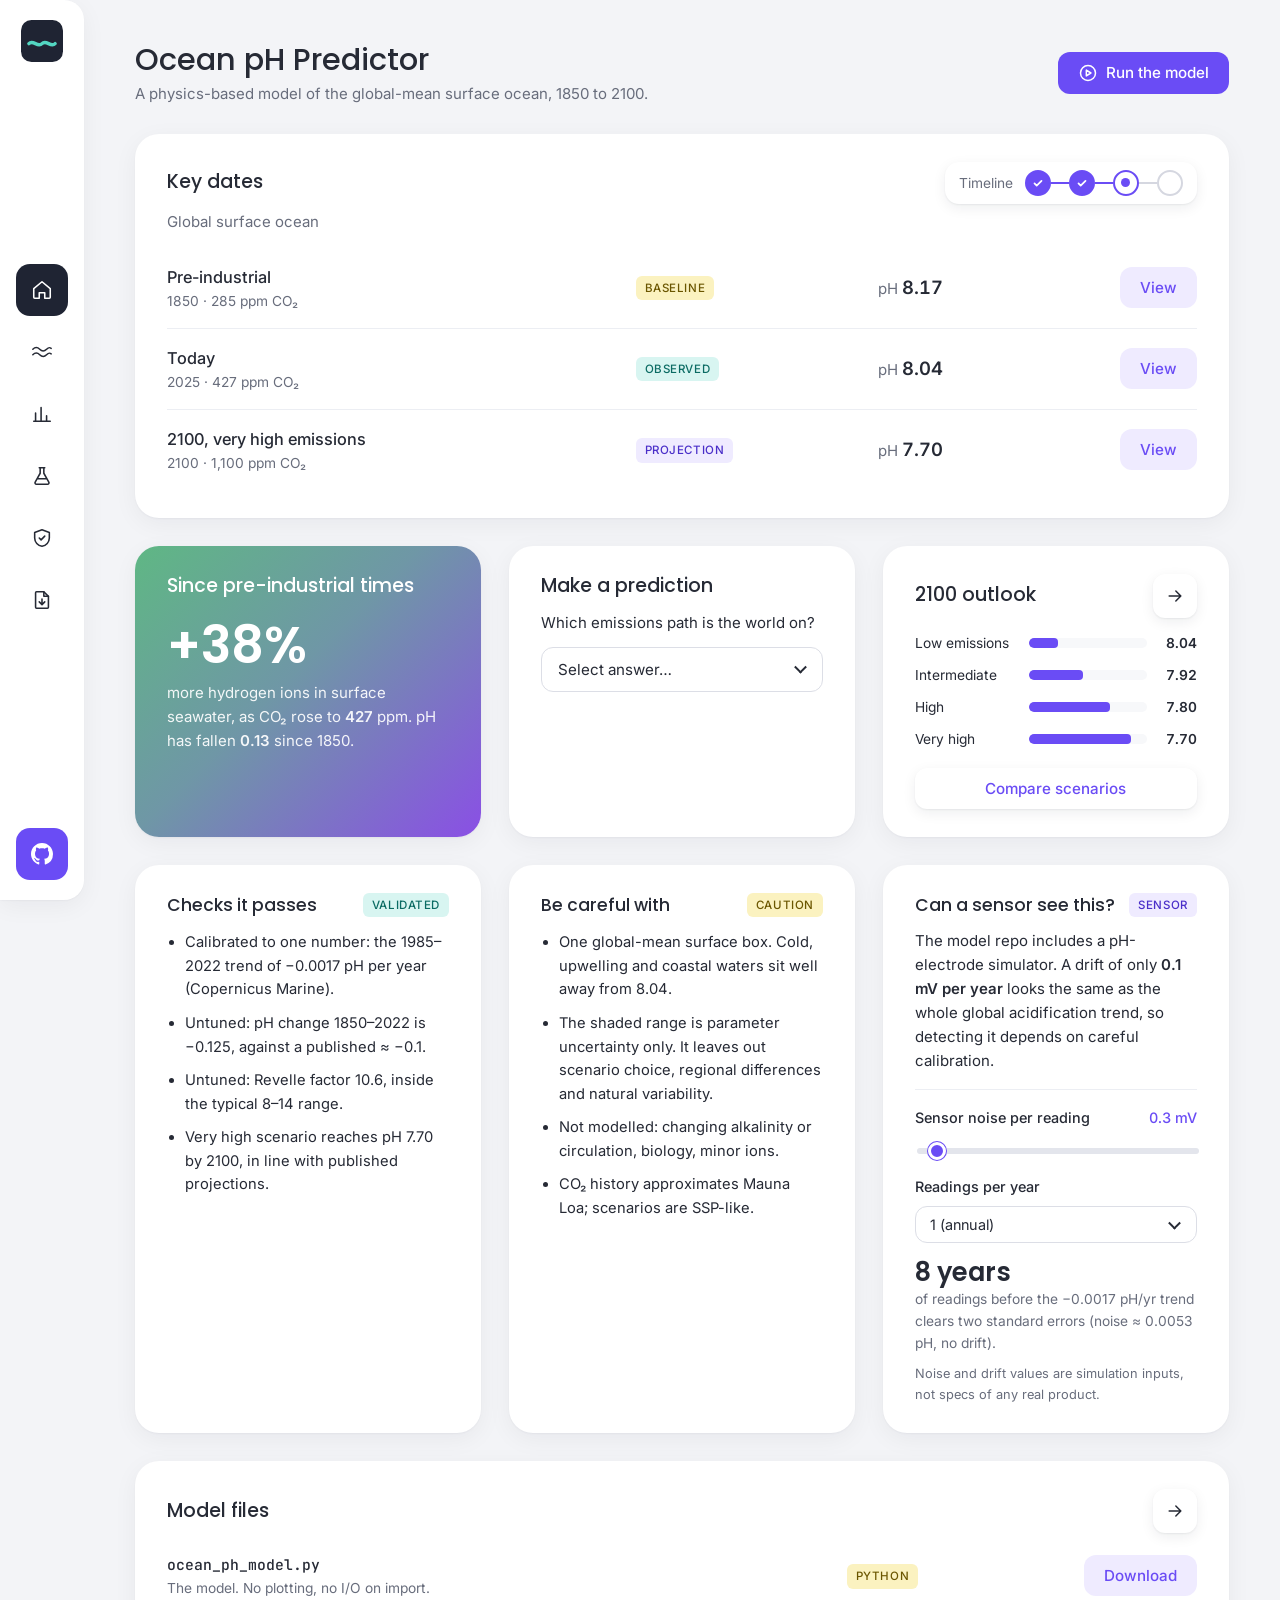
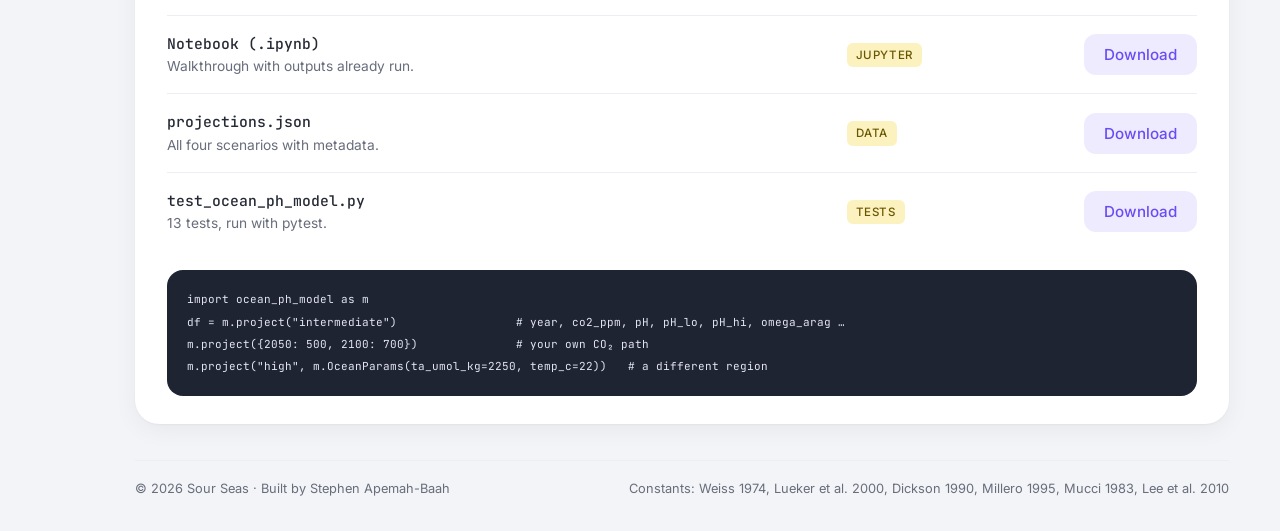
==== index.html @ 63668f1d "Add Chemistry page with a step-by-step CO₂ pump" ====
<!doctype html>
<html lang="en">
<head>
<meta charset="utf-8">
<meta name="viewport" content="width=device-width, initial-scale=1">
<title>Sour Seas — Ocean pH Predictor</title>
<meta name="description" content="An interactive physics-based model of surface-ocean pH and aragonite saturation under rising atmospheric CO₂, projected to 2100.">
<link rel="canonical" href="https://itzstephen167.github.io/ocean-acidification-predictor/">
<!-- Link previews (Open Graph for most apps, Twitter card for X) -->
<meta property="og:type" content="website">
<meta property="og:site_name" content="Sour Seas">
<meta property="og:title" content="Sour Seas — Ocean pH Predictor">
<meta property="og:description" content="An interactive physics-based model of surface-ocean pH and aragonite saturation under rising atmospheric CO₂, projected to 2100.">
<meta property="og:url" content="https://itzstephen167.github.io/ocean-acidification-predictor/">
<meta property="og:locale" content="en_GB">
<meta name="twitter:card" content="summary">
<meta name="twitter:title" content="Sour Seas — Ocean pH Predictor">
<meta name="twitter:description" content="An interactive physics-based model of surface-ocean pH and aragonite saturation under rising atmospheric CO₂, projected to 2100.">
<meta name="theme-color" content="#6a4cf5">
<meta name="color-scheme" content="light dark">
<link rel="icon" href="data:image/svg+xml,%3Csvg xmlns='http://www.w3.org/2000/svg' viewBox='0 0 32 32'%3E%3Crect width='32' height='32' rx='8' fill='%231f2433'/%3E%3Cpath d='M6 18c3.3-3.3 6.7 3.3 10 0s6.7 3.3 10 0' stroke='%2353d6c2' stroke-width='2.6' fill='none' stroke-linecap='round'/%3E%3C/svg%3E">
<script>
  // Links from before the site had pages: send them to where that content lives now.
  if (location.hash === '#scenarios') location.replace('scenarios.html');
  else if (location.hash === '#chemistry') location.replace('chemistry.html');
  else if (/[?&](s|y|ta|t|w|c50|c100)=/.test(location.search) || location.hash === '#explore') location.replace('explore.html' + location.search);
</script>
<link rel="preconnect" href="https://fonts.googleapis.com">
<link rel="preconnect" href="https://fonts.gstatic.com" crossorigin>
<link href="https://fonts.googleapis.com/css2?family=Inter:wght@400;500;600&family=Poppins:wght@500;600&family=JetBrains+Mono:wght@400&display=swap" rel="stylesheet">
<link rel="stylesheet" href="styles.css">
</head>
<body>

<a class="skip" href="#main">Skip to content</a>

<aside class="rail">
  <a class="rail-logo" href="index.html#overview" aria-label="Sour Seas home">
    <svg viewBox="0 0 32 32" aria-hidden="true"><rect width="32" height="32" rx="8"/><path d="M6 18c3.3-3.3 6.7 3.3 10 0s6.7 3.3 10 0"/></svg>
  </a>
  <nav class="rail-nav" id="nav" aria-label="Sections">
    <a href="index.html#overview" data-sec="overview" class="active" aria-label="Overview" title="Overview"><svg viewBox="0 0 24 24"><path d="M3 10.5 12 3l9 7.5V20a1 1 0 0 1-1 1h-5v-6H9v6H4a1 1 0 0 1-1-1z"/></svg></a>
    <a href="explore.html" data-sec="explore" aria-label="Explorer" title="Explorer"><svg viewBox="0 0 24 24"><path d="M2 9c2.5-2.5 5-2.5 7.5 0s5 2.5 7.5 0 3.5-2 5-1"/><path d="M2 15c2.5-2.5 5-2.5 7.5 0s5 2.5 7.5 0 3.5-2 5-1"/></svg></a>
    <a href="scenarios.html" data-sec="scenarios" aria-label="Scenarios" title="Scenarios"><svg viewBox="0 0 24 24"><path d="M5 20V11M11 20V5M17 20v-6M3 20h18"/></svg></a>
    <a href="chemistry.html" data-sec="chemistry" aria-label="Chemistry" title="Chemistry"><svg viewBox="0 0 24 24"><path d="M9 3h6M10 3v6L4.6 18.6A1.6 1.6 0 0 0 6 21h12a1.6 1.6 0 0 0 1.4-2.4L14 9V3M7 15h10"/></svg></a>
    <a href="index.html#limits" data-sec="limits" aria-label="Model limits" title="Model limits"><svg viewBox="0 0 24 24"><path d="M12 3l8 3v6c0 4.5-3.4 8.2-8 9-4.6-.8-8-4.5-8-9V6z"/><path d="M9 12l2 2 4-4"/></svg></a>
    <a href="index.html#get" data-sec="get" aria-label="Download" title="Download"><svg viewBox="0 0 24 24"><path d="M14 3H6a1 1 0 0 0-1 1v16a1 1 0 0 0 1 1h12a1 1 0 0 0 1-1V8z"/><path d="M14 3v5h5M12 11v6M9 14l3 3 3-3"/></svg></a>
  </nav>
  <a class="rail-gh" href="https://github.com/itzstephen167/ocean-acidification-predictor" aria-label="View source on GitHub" title="View source on GitHub">
    <svg viewBox="0 0 16 16"><path d="M8 0C3.58 0 0 3.58 0 8c0 3.54 2.29 6.53 5.47 7.59.4.07.55-.17.55-.38 0-.19-.01-.82-.01-1.49-2.01.37-2.53-.49-2.69-.94-.09-.23-.48-.94-.82-1.13-.28-.15-.68-.52-.01-.53.63-.01 1.08.58 1.23.82.72 1.21 1.87.87 2.33.66.07-.52.28-.87.51-1.07-1.78-.2-3.64-.89-3.64-3.95 0-.87.31-1.59.82-2.15-.08-.2-.36-1.02.08-2.12 0 0 .67-.21 2.2.82.64-.18 1.32-.27 2-.27.68 0 1.36.09 2 .27 1.53-1.04 2.2-.82 2.2-.82.44 1.1.16 1.92.08 2.12.51.56.82 1.27.82 2.15 0 3.07-1.87 3.75-3.65 3.95.29.25.54.73.54 1.48 0 1.07-.01 1.93-.01 2.2 0 .21.15.46.55.38A8.013 8.013 0 0016 8c0-4.42-3.58-8-8-8z"/></svg>
  </a>
</aside>

<main id="main" tabindex="-1">

  <!-- OVERVIEW -->
  <section id="overview">
    <div class="page-head">
      <div>
        <h1>Ocean pH Predictor</h1>
        <p class="sub">A physics-based model of the global-mean surface ocean, 1850 to 2100.</p>
      </div>
      <a class="btn primary" href="explore.html">
        <svg viewBox="0 0 24 24" aria-hidden="true"><circle cx="12" cy="12" r="9"/><path d="M10 8.5v7l5.5-3.5z"/></svg>
        Run the model
      </a>
    </div>

    <div class="card">
      <div class="card-head">
        <h2>Key dates</h2>
        <div class="stepper" aria-label="Timeline: 1850 and 2025 are past, 2050 and 2100 are projections">
          <span class="stepper-label">Timeline</span>
          <span class="step done" title="1850"><svg viewBox="0 0 16 16"><path d="M4 8.5l2.5 2.5L12 5.5"/></svg></span><i></i>
          <span class="step done" title="2025"><svg viewBox="0 0 16 16"><path d="M4 8.5l2.5 2.5L12 5.5"/></svg></span><i></i>
          <span class="step current" title="2050"></span><i class="todo"></i>
          <span class="step" title="2100"></span>
        </div>
      </div>
      <p class="card-sub">Global surface ocean</p>
      <div class="rows" id="keyDates">
        <div class="row">
          <div class="row-name">Pre-industrial<span>1850 · 285 ppm CO₂</span></div>
          <div><span class="badge">Baseline</span></div>
          <div class="row-val">pH <b data-k="pH_1850">8.17</b></div>
          <div class="row-act"><a class="btn soft" href="explore.html?s=intermediate&amp;y=1850">View</a></div>
        </div>
        <div class="row">
          <div class="row-name">Today<span>2025 · 427 ppm CO₂</span></div>
          <div><span class="badge teal">Observed</span></div>
          <div class="row-val">pH <b data-k="pH_2025">8.04</b></div>
          <div class="row-act"><a class="btn soft" href="explore.html?s=intermediate&amp;y=2025">View</a></div>
        </div>
        <div class="row">
          <div class="row-name">2100, very high emissions<span>2100 · 1,100 ppm CO₂</span></div>
          <div><span class="badge purple">Projection</span></div>
          <div class="row-val">pH <b data-k="pH_2100">7.70</b></div>
          <div class="row-act"><a class="btn soft" href="explore.html?s=very_high&amp;y=2100">View</a></div>
        </div>
      </div>
    </div>

    <div class="grid3">
      <div class="card highlight">
        <h2>Since pre-industrial times</h2>
        <div class="big" id="hlAcid">+38%</div>
        <p>more hydrogen ions in surface seawater, as CO₂ rose to <b id="hlCo2">427</b> ppm. pH has fallen <b id="hlDrop">0.13</b> since 1850.</p>
      </div>

      <div class="card">
        <div class="card-head"><h2>Make a prediction</h2></div>
        <label for="guess" class="q">Which emissions path is the world on?</label>
        <div class="select-wrap">
          <select id="guess">
            <option value="" selected disabled>Select answer…</option>
            <option value="low">Low: CO₂ peaks, then declines</option>
            <option value="intermediate">Intermediate</option>
            <option value="high">High: emissions keep rising</option>
            <option value="very_high">Very high: fossil-fuelled growth</option>
          </select>
        </div>
        <p class="answer" id="guessAnswer" hidden></p>
      </div>

      <div class="card">
        <div class="card-head">
          <h2>2100 outlook</h2>
          <a class="icon-btn" href="scenarios.html" aria-label="Compare scenarios"><svg viewBox="0 0 24 24"><path d="M5 12h14M13 6l6 6-6 6"/></svg></a>
        </div>
        <div class="mini" id="miniBars"></div>
        <a class="btn wide" href="scenarios.html">Compare scenarios</a>
      </div>
    </div>
  </section>

  <!-- LIMITS -->
  <section id="limits">
    <div class="grid3">
      <article class="card">
        <div class="card-head"><h2>Checks it passes</h2><span class="badge teal">Validated</span></div>
        <ul class="list">
          <li>Calibrated to one number: the 1985–2022 trend of −0.0017 pH per year (Copernicus Marine).</li>
          <li>Untuned: pH change 1850–2022 is −0.125, against a published ≈ −0.1.</li>
          <li>Untuned: Revelle factor 10.6, inside the typical 8–14 range.</li>
          <li>Very high scenario reaches pH 7.70 by 2100, in line with published projections.</li>
        </ul>
      </article>
      <article class="card">
        <div class="card-head"><h2>Be careful with</h2><span class="badge">Caution</span></div>
        <ul class="list">
          <li>One global-mean surface box. Cold, upwelling and coastal waters sit well away from 8.04.</li>
          <li>The shaded range is parameter uncertainty only. It leaves out scenario choice, regional differences and natural variability.</li>
          <li>Not modelled: changing alkalinity or circulation, biology, minor ions.</li>
          <li>CO₂ history approximates Mauna Loa; scenarios are SSP-like.</li>
        </ul>
      </article>
      <article class="card">
        <div class="card-head"><h2>Can a sensor see this?</h2><span class="badge purple">Sensor</span></div>
        <p class="body">The model repo includes a pH-electrode simulator. A drift of only <b>0.1 mV per year</b> looks the same as the whole global acidification trend, so detecting it depends on careful calibration.</p>
        <div class="detect">
          <div class="dial"><label for="sNoise">Sensor noise per reading <output id="oNoise"></output></label><input type="range" id="sNoise" min="0.1" max="5" step="0.1" value="0.3"></div>
          <div class="dial"><label for="sReads">Readings per year</label>
            <div class="select-wrap"><select id="sReads"><option value="1" selected>1 (annual)</option><option value="12">12 (monthly)</option><option value="52">52 (weekly)</option><option value="365">365 (daily)</option></select></div>
          </div>
          <p class="detect-out" aria-live="polite"><span class="big-sm" id="detectYears">–</span> <span id="detectText"></span></p>
        </div>
        <p class="note">Noise and drift values are simulation inputs, not specs of any real product.</p>
      </article>
    </div>
  </section>

  <!-- DOWNLOAD -->
  <section id="get">
    <div class="card">
      <div class="card-head">
        <h2>Model files</h2>
        <a class="icon-btn" href="https://github.com/itzstephen167/ocean-acidification-predictor" aria-label="Open repository"><svg viewBox="0 0 24 24"><path d="M5 12h14M13 6l6 6-6 6"/></svg></a>
      </div>
      <div class="rows files">
        <div class="row"><div class="row-name mono">ocean_ph_model.py<span>The model. No plotting, no I/O on import.</span></div><div><span class="badge">Python</span></div><div class="row-act"><a class="btn soft" href="assets/ocean_ph_model.py" download>Download</a></div></div>
        <div class="row"><div class="row-name mono">Notebook (.ipynb)<span>Walkthrough with outputs already run.</span></div><div><span class="badge">Jupyter</span></div><div class="row-act"><a class="btn soft" href="assets/Predicting_Ocean_pH_Under_Rising_CO2_Conditions.ipynb" download>Download</a></div></div>
        <div class="row"><div class="row-name mono">projections.json<span>All four scenarios with metadata.</span></div><div><span class="badge">Data</span></div><div class="row-act"><a class="btn soft" href="assets/projections.json" download>Download</a></div></div>
        <div class="row"><div class="row-name mono">test_ocean_ph_model.py<span>13 tests, run with pytest.</span></div><div><span class="badge">Tests</span></div><div class="row-act"><a class="btn soft" href="assets/test_ocean_ph_model.py" download>Download</a></div></div>
      </div>
      <pre class="code"><code>import ocean_ph_model as m
df = m.project("intermediate")                 # year, co2_ppm, pH, pH_lo, pH_hi, omega_arag …
m.project({2050: 500, 2100: 700})              # your own CO₂ path
m.project("high", m.OceanParams(ta_umol_kg=2250, temp_c=22))   # a different region</code></pre>
    </div>
  </section>

  <footer>
    <span>© 2026 Sour Seas · Built by Stephen Apemah-Baah</span>
    <span>Constants: Weiss 1974, Lueker et al. 2000, Dickson 1990, Millero 1995, Mucci 1983, Lee et al. 2010</span>
  </footer>
</main>

<script src="assets/data.js"></script>
<script src="assets/model.js"></script>
<script src="common.js"></script>
<script src="home.js"></script>
</body>
</html>
---- styles.css ----
:root {
  --canvas: #f3f4f7;
  --card: #fff;
  --ink: #262a35;
  --muted: #686d7c;
  --line: #eceef3;
  --surface: #f7f8fa;
  --dark: #1f2433;
  --purple: #6a4cf5;
  --purple-dark: #5537e6;
  --purple-soft: #efebff;
  --purple-text: #6a4cf5; /* purple used as text; lighter in dark mode for contrast */
  --teal: #13a89e;
  --gradient: linear-gradient(135deg, #5fb784 0%, #6f97a6 45%, #8a4fe5 100%);
  --shadow: 0 1px 2px rgba(16, 24, 40, .04), 0 6px 24px rgba(16, 24, 40, .05);
  --radius: 24px;
  --sans: "Inter", system-ui, -apple-system, "Segoe UI", sans-serif;
  --display: "Poppins", var(--sans);
  --mono: "JetBrains Mono", ui-monospace, monospace;
  --lift: 0 1px 2px rgba(16,24,40,.06), 0 4px 14px rgba(16,24,40,.07);
  --field-line: #dcdee6; --track: #e3e5ec; --tick: #d5d7e0; --axis-mid: #b2b6c4;
  --badge-bg: #fbf2c0; --badge-ink: #6b5600; --teal-bg: #d8f5f1; --teal-ink: #0b6b63; --purple-ink: #4a2fc9; --soft-hover: #e3dcff;
  /* chart canvas colours, read by app.js */
  --chart-grid: #e4e6ec; --chart-text: #686d7c; --chart-ghost: #c9ccd6; --chart-split: #d5d8e2; --chart-split-text: #686d7c;
  --chart-cursor: rgba(31,36,51,.25); --chart-dot: #fff; --chart-tag: #1f2433;
  color-scheme: light;
}
/* Dark mode follows the system setting. */
@media (prefers-color-scheme: dark) {
  :root {
    --canvas: #12151c; --card: #1c202b; --ink: #e6e8ee; --muted: #9aa0ad; --line: #2a2f3c; --surface: #242936;
    --dark: #323a4f; --purple-soft: #2c2650; --purple-text: #a693ff;
    --shadow: 0 1px 2px rgba(0, 0, 0, .3), 0 6px 24px rgba(0, 0, 0, .25);
    --lift: 0 1px 2px rgba(0, 0, 0, .35), 0 4px 14px rgba(0, 0, 0, .3);
    --field-line: #3a4050; --track: #343a4a; --tick: #4a5164; --axis-mid: #5a6175;
    --badge-bg: #3d3514; --badge-ink: #f3d86b; --teal-bg: #12352f; --teal-ink: #7fdcd0; --purple-ink: #c2b4ff; --soft-hover: #383063;
    --chart-grid: #2f3442; --chart-text: #9aa0ad; --chart-ghost: #4a5164; --chart-split: #3a4050; --chart-split-text: #8f95a8;
    --chart-cursor: rgba(230,232,238,.25); --chart-dot: #1c202b; --chart-tag: #3a4258;
    color-scheme: dark;
  }
}

* { box-sizing: border-box; }
html { scroll-behavior: smooth; scroll-padding-top: 24px; }
body { margin: 0; background: var(--canvas); color: var(--ink); font: 15px/1.6 var(--sans); -webkit-font-smoothing: antialiased; }
h1, h2, h3 { margin: 0; font-family: var(--display); font-weight: 500; line-height: 1.3; }
a { color: inherit; }
b { font-weight: 600; }
code { font-family: var(--mono); font-size: .84em; background: var(--surface); border: 1px solid var(--line); padding: .1em .4em; border-radius: 6px; }

/* ---------- rail ---------- */
.rail {
  position: fixed; left: 0; top: 0; bottom: 0; width: 84px; z-index: 20;
  background: var(--card); border-radius: 0 20px 20px 0; box-shadow: var(--shadow);
  display: flex; flex-direction: column; align-items: center; padding: 20px 0;
}
.rail-logo { width: 42px; height: 42px; display: block; }
.rail-logo svg { width: 100%; height: 100%; }
.rail-logo rect { fill: var(--dark); }
.rail-logo path { fill: none; stroke: #53d6c2; stroke-width: 2.6; stroke-linecap: round; }
.rail-nav { margin: auto 0; display: flex; flex-direction: column; gap: 10px; }
.rail-nav a, .rail-gh { width: 52px; height: 52px; border-radius: 14px; display: grid; place-items: center; color: var(--ink); transition: background .15s, color .15s; }
.rail-nav a:hover { background: var(--surface); }
.rail-nav a.active { background: var(--dark); color: #fff; }
.rail-nav svg { width: 22px; height: 22px; fill: none; stroke: currentColor; stroke-width: 1.7; stroke-linecap: round; stroke-linejoin: round; }
.rail-gh { background: var(--purple); color: #fff; }
.rail-gh:hover { background: var(--purple-dark); }
.rail-gh svg { width: 22px; height: 22px; fill: currentColor; }

/* Skip link: first thing keyboard users reach, hidden until focused */
.skip { position: absolute; left: 12px; top: -60px; z-index: 30; background: var(--dark); color: #fff; padding: 10px 16px; border-radius: 10px; font-weight: 500; text-decoration: none; }
.skip:focus { top: 12px; }

main { margin-left: 84px; padding: 40px clamp(16px, 4vw, 56px) 32px; max-width: 1340px; }
main > section + section { margin-top: 28px; }

@media (max-width: 860px) {
  .rail { position: sticky; top: 0; bottom: auto; width: 100%; height: 64px; flex-direction: row; border-radius: 0 0 18px 18px; padding: 0 12px; gap: 8px; }
  .rail-logo { width: 36px; height: 36px; flex: none; }
  .rail-nav { margin: 0 auto; flex-direction: row; gap: 2px; }
  .rail-nav a, .rail-gh { width: 40px; height: 40px; border-radius: 11px; flex: none; }
  .rail-nav svg, .rail-gh svg { width: 19px; height: 19px; }
  main { margin-left: 0; padding-top: 24px; }
}
@media (max-width: 380px) { .rail-nav a, .rail-gh { width: 36px; } .rail { padding: 0 8px; gap: 4px; } }

/* ---------- page head ---------- */
.page-head { display: flex; justify-content: space-between; align-items: center; gap: 16px; flex-wrap: wrap; margin-bottom: 28px; }
h1 { font-size: clamp(1.5rem, 3vw, 1.9rem); }
.sub { margin: 2px 0 0; color: var(--muted); }

/* ---------- cards ---------- */
.card { background: var(--card); border-radius: var(--radius); box-shadow: var(--shadow); padding: 28px 32px; }
.card + .card, .card + .grid3, .grid3 + .card { margin-top: 28px; }
.card-head { display: flex; justify-content: space-between; align-items: center; gap: 14px; flex-wrap: wrap; margin-bottom: 4px; }
.card-head h2 { font-size: 1.2rem; }
.card-sub { color: var(--muted); margin: 6px 0 14px; max-width: 760px; }
.card-sub.flush { margin: 2px 0 0; font-size: .9rem; }
.note { font-size: .8rem; color: var(--muted); margin: 10px 0 0; }
kbd { font: 500 .74rem var(--sans); color: var(--ink); background: var(--card); border: 1px solid var(--field-line); border-bottom-width: 2px; border-radius: 6px; padding: 1px 6px; }
.body { margin: 12px 0 0; }
.grid3 { display: grid; grid-template-columns: repeat(3, minmax(0, 1fr)); gap: 28px; }
.grid3 .card { margin-top: 0; }
#overview .grid3, #chemistry .grid3 { margin-top: 28px; }
@media (max-width: 1080px) { .grid3 { grid-template-columns: 1fr 1fr; } }
@media (max-width: 720px) { .grid3 { grid-template-columns: 1fr; } .card { padding: 22px 20px; border-radius: 20px; } }

/* ---------- buttons & badges ---------- */
.btn { display: inline-flex; align-items: center; justify-content: center; gap: 8px; font: 500 .95rem var(--sans); padding: 11px 20px; border-radius: 12px; border: 0; cursor: pointer; text-decoration: none; white-space: nowrap; transition: background .15s, box-shadow .15s; color: var(--ink); background: var(--card); }
.btn svg { width: 20px; height: 20px; fill: none; stroke: currentColor; stroke-width: 1.8; stroke-linejoin: round; }
.btn.primary { background: var(--purple); color: #fff; }
.btn.primary:hover { background: var(--purple-dark); }
.btn.soft { background: var(--purple-soft); color: var(--purple-text); }
.btn.soft:hover { background: var(--soft-hover); }
.btn.wide { width: 100%; margin-top: 18px; color: var(--purple-text); box-shadow: var(--lift); }
.btn.wide:hover { box-shadow: 0 2px 4px rgba(16,24,40,.08), 0 8px 20px rgba(16,24,40,.09); }
.btn.small { padding: 7px 14px; font-size: .86rem; border-radius: 10px; }
.icon-btn { width: 44px; height: 44px; border-radius: 12px; background: var(--card); display: grid; place-items: center; color: var(--ink); box-shadow: var(--lift); }
.icon-btn svg { width: 20px; height: 20px; fill: none; stroke: currentColor; stroke-width: 1.8; stroke-linecap: round; stroke-linejoin: round; }
.btn:focus-visible, .icon-btn:focus-visible, .seg button:focus-visible, select:focus-visible, .rail a:focus-visible, summary:focus-visible, .skip:focus-visible { outline: 3px solid rgba(106,76,245,.35); outline-offset: 2px; }
.badge { display: inline-block; background: var(--badge-bg); color: var(--badge-ink); font-size: .72rem; font-weight: 500; letter-spacing: .05em; text-transform: uppercase; padding: 3px 9px; border-radius: 6px; white-space: nowrap; }
.badge.teal { background: var(--teal-bg); color: var(--teal-ink); }
.badge.purple { background: var(--purple-soft); color: var(--purple-ink); }

/* ---------- stepper ---------- */
.stepper { display: flex; align-items: center; padding: 8px 14px; border-radius: 14px; background: var(--card); box-shadow: var(--lift); }
.stepper-label { color: var(--muted); font-size: .86rem; margin-right: 12px; }
.step { width: 26px; height: 26px; border-radius: 50%; border: 2px solid var(--tick); display: grid; place-items: center; flex: none; }
.step.done { background: var(--purple); border-color: var(--purple); }
.step.done svg { width: 14px; height: 14px; fill: none; stroke: #fff; stroke-width: 2; stroke-linecap: round; stroke-linejoin: round; }
.step.current { border-color: var(--purple); }
.step.current::after { content: ""; width: 9px; height: 9px; border-radius: 50%; background: var(--purple); }
.stepper i { width: 18px; height: 2px; background: var(--purple); }
.stepper i.todo { background: var(--tick); }

/* ---------- rows ---------- */
.row { display: grid; grid-template-columns: 2fr 1fr 1fr auto; align-items: center; gap: 16px; padding: 16px 0; }
.row + .row { border-top: 1px solid var(--line); }
.row-name { font-weight: 500; font-size: 1.02rem; }
.row-name span { display: block; font-weight: 400; font-size: .86rem; color: var(--muted); }
.row-val { color: var(--muted); font-variant-numeric: tabular-nums; }
.row-val b { color: var(--ink); font-size: 1.15rem; }
.row-act { justify-self: end; }
.mono { font-family: var(--mono); font-size: .92rem; }
.mono span { font-family: var(--sans); }
.files .row { grid-template-columns: 3fr 1fr auto; }
.scn-row { grid-template-columns: 1.4fr 1.6fr 1fr .8fr auto; }
.drop { height: 8px; border-radius: 4px; background: var(--surface); overflow: hidden; }
.drop i { display: block; height: 100%; border-radius: 4px; background: var(--purple); }
@media (max-width: 720px) {
  .row, .files .row, .scn-row { grid-template-columns: 1fr auto; gap: 8px 12px; }
  .row-name, .drop { grid-column: 1 / -1; }
  .row-act { grid-column: 2; grid-row: 2; }
  .scn-row .row-act { grid-row: 3; }
}

/* ---------- overview cards ---------- */
.highlight { background: var(--gradient); color: #fff; }
.highlight h2 { font-size: 1.2rem; }
.highlight .big { font-family: var(--display); font-weight: 600; font-size: 3.2rem; line-height: 1.1; margin: 18px 0 8px; font-variant-numeric: tabular-nums; }
.highlight p { margin: 0; color: rgba(255,255,255,.92); }
.q { display: block; margin: 12px 0 12px; }
.select-wrap { position: relative; }
.select-wrap::after { content: ""; position: absolute; right: 18px; top: 50%; width: 7px; height: 7px; border-right: 2px solid var(--ink); border-bottom: 2px solid var(--ink); transform: translateY(-70%) rotate(45deg); pointer-events: none; }
select { width: 100%; appearance: none; font: 400 .95rem var(--sans); color: var(--ink); background: var(--card); border: 1px solid var(--field-line); border-radius: 12px; padding: 12px 40px 12px 16px; cursor: pointer; }
.answer { margin: 14px 0 0; padding: 12px 14px; background: var(--surface); border-radius: 12px; font-size: .9rem; }
.answer .btn { margin-top: 10px; }
.mini { display: grid; gap: 10px; margin-top: 14px; }
.mini-row { display: grid; grid-template-columns: 104px 1fr 40px; align-items: center; gap: 10px; font-size: .86rem; }
.mini-row .drop { height: 10px; border-radius: 5px; }
.mini-row b { text-align: right; font-variant-numeric: tabular-nums; }

/* ---------- explorer ---------- */
.seg { display: flex; flex-wrap: wrap; gap: 4px; padding: 4px; border-radius: 14px; background: var(--card); box-shadow: var(--lift); }
.seg button { font: 500 .88rem var(--sans); padding: 8px 14px; border-radius: 10px; border: 0; background: transparent; color: var(--ink); cursor: pointer; }
.seg button:hover { background: var(--surface); }
.seg button.on { background: var(--dark); color: #fff; }
.stage { display: grid; grid-template-columns: minmax(0, .9fr) minmax(0, 1.1fr); gap: 32px; align-items: start; margin-top: 22px; }
@media (max-width: 980px) { .stage { grid-template-columns: 1fr; } }
.tank-wrap { position: relative; border-radius: 18px; overflow: hidden; aspect-ratio: 4 / 5; max-height: 640px; width: 100%; background: #0b2a3d; }
#tank { width: 100%; height: 100%; display: block; }
.tank-hud { position: absolute; top: 16px; left: 18px; right: 18px; display: flex; justify-content: space-between; color: #fff; pointer-events: none; text-shadow: 0 1px 8px rgba(0,0,0,.35); }
.hud-year { font: 500 1.5rem var(--display); font-variant-numeric: tabular-nums; }
.hud-ph { text-align: right; font: 600 2rem/1 var(--display); font-variant-numeric: tabular-nums; }
.hud-ph small { display: block; font: 500 .7rem var(--sans); opacity: .85; margin-top: 3px; }
.tank-status { position: absolute; bottom: 14px; left: 50%; transform: translateX(-50%); background: rgba(255,255,255,.95); color: #262a35; font-size: .8rem; font-weight: 500; padding: 5px 13px; border-radius: 999px; white-space: nowrap; }
.scrub { display: flex; align-items: center; gap: 14px; margin-top: 16px; }
.scrub label { font-weight: 500; font-size: .9rem; }
.scrub input { flex: 1; }

.stats { display: grid; grid-template-columns: repeat(4, 1fr); gap: 10px; margin-bottom: 22px; }
@media (max-width: 620px) { .stats { grid-template-columns: repeat(2, 1fr); } }
.stat { background: var(--surface); border-radius: 14px; padding: 12px 14px; display: flex; flex-direction: column; }
.stat .k { font-size: .74rem; color: var(--muted); line-height: 1.3; min-height: 2.6em; }
.stat .v { font: 600 1.45rem var(--display); font-variant-numeric: tabular-nums; }
.stat .u { font-size: .72rem; color: var(--muted); }

.chart-block + .chart-block { margin-top: 18px; }
.chart-title { display: flex; justify-content: space-between; align-items: baseline; gap: 10px; flex-wrap: wrap; margin-bottom: 6px; }
.chart-title h3 { font-size: .98rem; }
.legend { font-size: .76rem; color: var(--muted); display: flex; align-items: center; gap: 6px; }
.sw { display: inline-block; width: 16px; height: 8px; border-radius: 2px; }
.sw.band { background: rgba(106,76,245,.2); }
.sw.ghost { background: var(--chart-ghost); height: 2px; margin-left: 8px; }
.sw.ref { height: 0; border-top: 2px dashed #e5484d; }
.chart { width: 100%; height: 250px; display: block; touch-action: pan-y; cursor: ew-resize; border-radius: 14px; background: var(--surface); }
.chart.short { height: 180px; }
.chart.tall { height: 340px; }
.pick-row { display: grid; grid-template-columns: 1fr 1fr; gap: 14px 20px; margin: 14px 0 22px; }
@media (max-width: 860px) { .pick-row { grid-template-columns: 1fr; } }
.pick-label { display: flex; align-items: center; gap: 8px; font-weight: 500; font-size: .9rem; margin-bottom: 8px; }
.sw.line-a { height: 0; border-top: 3px solid #6a4cf5; }
.sw.line-b { height: 0; border-top: 3px dashed #f2734f; }

/* Data-table fallback for the two canvas charts */
.data-table { margin-top: 14px; }
.data-table summary { cursor: pointer; font-weight: 500; font-size: .9rem; color: var(--purple-text); border-radius: 8px; width: fit-content; }
.table-wrap { max-height: 320px; overflow: auto; margin-top: 10px; border-radius: 14px; background: var(--surface); }
.data-table table { width: 100%; border-collapse: collapse; font-size: .84rem; font-variant-numeric: tabular-nums; }
.data-table caption { text-align: left; padding: 10px 14px 4px; color: var(--muted); font-size: .8rem; }
.data-table th, .data-table td { padding: 7px 14px; text-align: right; border-top: 1px solid var(--line); white-space: nowrap; }
.data-table th:first-child, .data-table td:first-child { text-align: left; }
.data-table thead th { position: sticky; top: 0; background: var(--surface); font-weight: 600; border-top: 0; }
.data-table tr.now td { background: var(--purple-soft); font-weight: 600; }

input[type=range] { -webkit-appearance: none; appearance: none; width: 100%; height: 6px; border-radius: 3px; background: var(--track); cursor: pointer; }
input[type=range]::-webkit-slider-thumb { -webkit-appearance: none; width: 18px; height: 18px; border-radius: 50%; background: var(--purple); border: 3px solid var(--card); box-shadow: 0 0 0 1px var(--purple); }
input[type=range]::-moz-range-thumb { width: 14px; height: 14px; border-radius: 50%; background: var(--purple); border: 3px solid var(--card); box-shadow: 0 0 0 1px var(--purple); }
input[type=range]:focus-visible { outline: 3px solid rgba(106,76,245,.35); outline-offset: 4px; }

.region-row { display: flex; flex-wrap: wrap; align-items: center; gap: 10px 18px; margin: 14px 0 22px; }
.region-note { flex: 1 1 260px; margin: 0; font-size: .88rem; color: var(--muted); }
.dials { display: grid; grid-template-columns: repeat(auto-fit, minmax(240px, 1fr)); gap: 20px 32px; margin-top: 8px; }
.dial label { display: flex; justify-content: space-between; font-size: .9rem; font-weight: 500; margin-bottom: 8px; }
.dial output { color: var(--purple-text); font-variant-numeric: tabular-nums; }

/* ---------- chemistry ---------- */
.pump-row { display: flex; flex-wrap: wrap; align-items: center; gap: 12px; margin: 16px 0 20px; }
.pump-scrub { flex: 1 1 240px; margin-top: 0; }
.btn:disabled { opacity: .5; cursor: not-allowed; }
.react-steps { list-style: none; counter-reset: react; margin: 0 0 22px; padding: 0; display: grid; grid-template-columns: repeat(3, minmax(0, 1fr)); gap: 10px; }
@media (max-width: 860px) { .react-steps { grid-template-columns: 1fr; } }
.react-steps li { counter-increment: react; background: var(--surface); border-radius: 14px; padding: 12px 14px; border: 2px solid transparent; transition: border-color .2s; }
.react-steps b { display: block; font-weight: 600; font-size: .92rem; margin-bottom: 2px; }
.react-steps b::before { content: counter(react) ". "; color: var(--muted); }
.react-steps span { display: block; font-size: .84rem; color: var(--muted); min-height: 1.3em; }
.react-steps li.now { border-color: var(--purple); }
.react-steps li.done b::before { color: var(--purple-text); }
.species-title { margin-bottom: 10px; }
.steps-head { margin: 28px 0 0; }
.species { display: grid; gap: 14px; margin-top: 6px; }
.sp { display: grid; grid-template-columns: 170px 1fr 80px; gap: 16px; align-items: center; }
.sp .nm { font-weight: 500; line-height: 1.3; }
.sp .nm small { display: block; font-weight: 400; font-size: .76rem; color: var(--muted); }
.axis { position: relative; height: 24px; border-radius: 8px; background: var(--surface); }
.axis::before { content: ""; position: absolute; left: 50%; top: -3px; bottom: -3px; width: 1px; background: var(--axis-mid); }
.axis i { position: absolute; top: 5px; bottom: 5px; border-radius: 4px; transition: left .2s, width .2s; }
.sp .val { text-align: right; font-weight: 600; font-variant-numeric: tabular-nums; }
@media (max-width: 620px) { .sp { grid-template-columns: 1fr 70px; gap: 6px 12px; } .axis { grid-column: 1 / -1; grid-row: 2; } }
.step-card .num { display: grid; place-items: center; width: 34px; height: 34px; border-radius: 10px; background: var(--dark); color: #fff; font-weight: 600; margin-bottom: 14px; }
.step-card h3 { font-size: 1.05rem; margin-bottom: 6px; }
.step-card p { margin: 0; color: var(--muted); font-size: .92rem; }

/* ---------- limits ---------- */
#limits .card-head h2 { font-size: 1.08rem; }
/* sensor-detection calculator */
.detect { display: grid; gap: 14px; margin-top: 16px; padding-top: 16px; border-top: 1px solid var(--line); }
.detect select { padding: 9px 40px 9px 14px; font-size: .9rem; }
.detect-out { margin: 0; font-size: .86rem; color: var(--muted); }
.detect-out .big-sm { display: block; font: 600 1.6rem/1.2 var(--display); color: var(--ink); font-variant-numeric: tabular-nums; }
.list { margin: 14px 0 0; padding-left: 18px; display: grid; gap: 10px; font-size: .92rem; }

/* ---------- code & footer ---------- */
.code { margin: 20px 0 0; padding: 18px 20px; background: var(--dark); color: #e3e6f2; border-radius: 16px; overflow-x: auto; font: .82rem/1.7 var(--mono); }
.code code { background: none; border: 0; padding: 0; color: inherit; }
footer { margin-top: 36px; padding-top: 18px; border-top: 1px solid var(--line); display: flex; justify-content: space-between; gap: 12px; flex-wrap: wrap; color: var(--muted); font-size: .8rem; }

@media (prefers-reduced-motion: reduce) { html { scroll-behavior: auto; } * { transition: none !important; } }
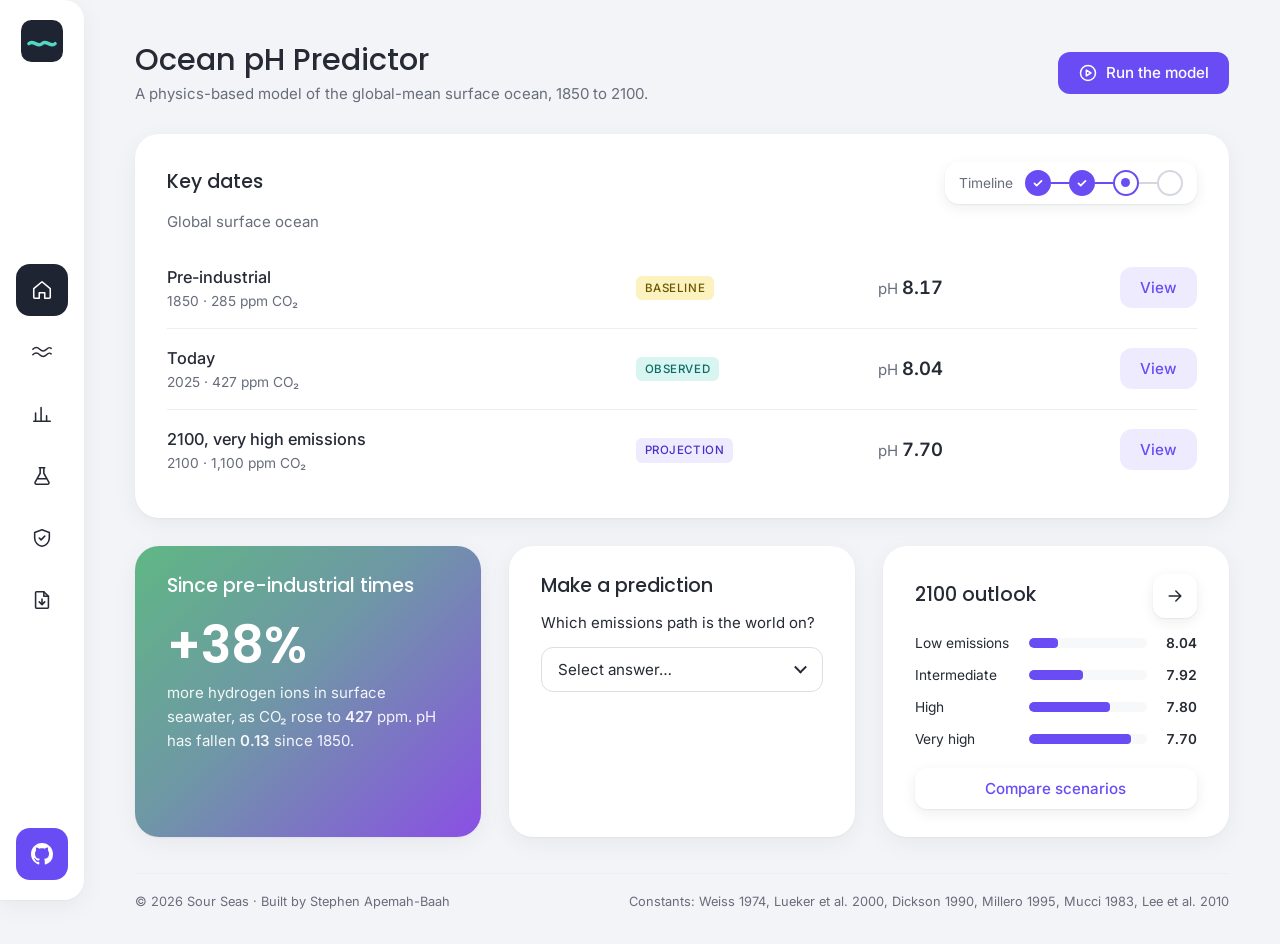
==== commit 2e371dc4: "Add Methods page with checks, cautions, sensor calculator and downloads" ====
--- a/index.html
+++ b/index.html
@@ -23,6 +23,7 @@
   // Links from before the site had pages: send them to where that content lives now.
   if (location.hash === '#scenarios') location.replace('scenarios.html');
   else if (location.hash === '#chemistry') location.replace('chemistry.html');
+  else if (location.hash === '#limits' || location.hash === '#get') location.replace('methods.html' + location.hash);
   else if (/[?&](s|y|ta|t|w|c50|c100)=/.test(location.search) || location.hash === '#explore') location.replace('explore.html' + location.search);
 </script>
 <link rel="preconnect" href="https://fonts.googleapis.com">
@@ -43,8 +44,8 @@
     <a href="explore.html" data-sec="explore" aria-label="Explorer" title="Explorer"><svg viewBox="0 0 24 24"><path d="M2 9c2.5-2.5 5-2.5 7.5 0s5 2.5 7.5 0 3.5-2 5-1"/><path d="M2 15c2.5-2.5 5-2.5 7.5 0s5 2.5 7.5 0 3.5-2 5-1"/></svg></a>
     <a href="scenarios.html" data-sec="scenarios" aria-label="Scenarios" title="Scenarios"><svg viewBox="0 0 24 24"><path d="M5 20V11M11 20V5M17 20v-6M3 20h18"/></svg></a>
     <a href="chemistry.html" data-sec="chemistry" aria-label="Chemistry" title="Chemistry"><svg viewBox="0 0 24 24"><path d="M9 3h6M10 3v6L4.6 18.6A1.6 1.6 0 0 0 6 21h12a1.6 1.6 0 0 0 1.4-2.4L14 9V3M7 15h10"/></svg></a>
-    <a href="index.html#limits" data-sec="limits" aria-label="Model limits" title="Model limits"><svg viewBox="0 0 24 24"><path d="M12 3l8 3v6c0 4.5-3.4 8.2-8 9-4.6-.8-8-4.5-8-9V6z"/><path d="M9 12l2 2 4-4"/></svg></a>
-    <a href="index.html#get" data-sec="get" aria-label="Download" title="Download"><svg viewBox="0 0 24 24"><path d="M14 3H6a1 1 0 0 0-1 1v16a1 1 0 0 0 1 1h12a1 1 0 0 0 1-1V8z"/><path d="M14 3v5h5M12 11v6M9 14l3 3 3-3"/></svg></a>
+    <a href="methods.html#limits" data-sec="limits" aria-label="Methods" title="Methods"><svg viewBox="0 0 24 24"><path d="M12 3l8 3v6c0 4.5-3.4 8.2-8 9-4.6-.8-8-4.5-8-9V6z"/><path d="M9 12l2 2 4-4"/></svg></a>
+    <a href="methods.html#get" data-sec="get" aria-label="Download" title="Download"><svg viewBox="0 0 24 24"><path d="M14 3H6a1 1 0 0 0-1 1v16a1 1 0 0 0 1 1h12a1 1 0 0 0 1-1V8z"/><path d="M14 3v5h5M12 11v6M9 14l3 3 3-3"/></svg></a>
   </nav>
   <a class="rail-gh" href="https://github.com/itzstephen167/ocean-acidification-predictor" aria-label="View source on GitHub" title="View source on GitHub">
     <svg viewBox="0 0 16 16"><path d="M8 0C3.58 0 0 3.58 0 8c0 3.54 2.29 6.53 5.47 7.59.4.07.55-.17.55-.38 0-.19-.01-.82-.01-1.49-2.01.37-2.53-.49-2.69-.94-.09-.23-.48-.94-.82-1.13-.28-.15-.68-.52-.01-.53.63-.01 1.08.58 1.23.82.72 1.21 1.87.87 2.33.66.07-.52.28-.87.51-1.07-1.78-.2-3.64-.89-3.64-3.95 0-.87.31-1.59.82-2.15-.08-.2-.36-1.02.08-2.12 0 0 .67-.21 2.2.82.64-.18 1.32-.27 2-.27.68 0 1.36.09 2 .27 1.53-1.04 2.2-.82 2.2-.82.44 1.1.16 1.92.08 2.12.51.56.82 1.27.82 2.15 0 3.07-1.87 3.75-3.65 3.95.29.25.54.73.54 1.48 0 1.07-.01 1.93-.01 2.2 0 .21.15.46.55.38A8.013 8.013 0 0016 8c0-4.42-3.58-8-8-8z"/></svg>
@@ -133,62 +134,6 @@
     </div>
   </section>
 
-  <!-- LIMITS -->
-  <section id="limits">
-    <div class="grid3">
-      <article class="card">
-        <div class="card-head"><h2>Checks it passes</h2><span class="badge teal">Validated</span></div>
-        <ul class="list">
-          <li>Calibrated to one number: the 1985–2022 trend of −0.0017 pH per year (Copernicus Marine).</li>
-          <li>Untuned: pH change 1850–2022 is −0.125, against a published ≈ −0.1.</li>
-          <li>Untuned: Revelle factor 10.6, inside the typical 8–14 range.</li>
-          <li>Very high scenario reaches pH 7.70 by 2100, in line with published projections.</li>
-        </ul>
-      </article>
-      <article class="card">
-        <div class="card-head"><h2>Be careful with</h2><span class="badge">Caution</span></div>
-        <ul class="list">
-          <li>One global-mean surface box. Cold, upwelling and coastal waters sit well away from 8.04.</li>
-          <li>The shaded range is parameter uncertainty only. It leaves out scenario choice, regional differences and natural variability.</li>
-          <li>Not modelled: changing alkalinity or circulation, biology, minor ions.</li>
-          <li>CO₂ history approximates Mauna Loa; scenarios are SSP-like.</li>
-        </ul>
-      </article>
-      <article class="card">
-        <div class="card-head"><h2>Can a sensor see this?</h2><span class="badge purple">Sensor</span></div>
-        <p class="body">The model repo includes a pH-electrode simulator. A drift of only <b>0.1 mV per year</b> looks the same as the whole global acidification trend, so detecting it depends on careful calibration.</p>
-        <div class="detect">
-          <div class="dial"><label for="sNoise">Sensor noise per reading <output id="oNoise"></output></label><input type="range" id="sNoise" min="0.1" max="5" step="0.1" value="0.3"></div>
-          <div class="dial"><label for="sReads">Readings per year</label>
-            <div class="select-wrap"><select id="sReads"><option value="1" selected>1 (annual)</option><option value="12">12 (monthly)</option><option value="52">52 (weekly)</option><option value="365">365 (daily)</option></select></div>
-          </div>
-          <p class="detect-out" aria-live="polite"><span class="big-sm" id="detectYears">–</span> <span id="detectText"></span></p>
-        </div>
-        <p class="note">Noise and drift values are simulation inputs, not specs of any real product.</p>
-      </article>
-    </div>
-  </section>
-
-  <!-- DOWNLOAD -->
-  <section id="get">
-    <div class="card">
-      <div class="card-head">
-        <h2>Model files</h2>
-        <a class="icon-btn" href="https://github.com/itzstephen167/ocean-acidification-predictor" aria-label="Open repository"><svg viewBox="0 0 24 24"><path d="M5 12h14M13 6l6 6-6 6"/></svg></a>
-      </div>
-      <div class="rows files">
-        <div class="row"><div class="row-name mono">ocean_ph_model.py<span>The model. No plotting, no I/O on import.</span></div><div><span class="badge">Python</span></div><div class="row-act"><a class="btn soft" href="assets/ocean_ph_model.py" download>Download</a></div></div>
-        <div class="row"><div class="row-name mono">Notebook (.ipynb)<span>Walkthrough with outputs already run.</span></div><div><span class="badge">Jupyter</span></div><div class="row-act"><a class="btn soft" href="assets/Predicting_Ocean_pH_Under_Rising_CO2_Conditions.ipynb" download>Download</a></div></div>
-        <div class="row"><div class="row-name mono">projections.json<span>All four scenarios with metadata.</span></div><div><span class="badge">Data</span></div><div class="row-act"><a class="btn soft" href="assets/projections.json" download>Download</a></div></div>
-        <div class="row"><div class="row-name mono">test_ocean_ph_model.py<span>13 tests, run with pytest.</span></div><div><span class="badge">Tests</span></div><div class="row-act"><a class="btn soft" href="assets/test_ocean_ph_model.py" download>Download</a></div></div>
-      </div>
-      <pre class="code"><code>import ocean_ph_model as m
-df = m.project("intermediate")                 # year, co2_ppm, pH, pH_lo, pH_hi, omega_arag …
-m.project({2050: 500, 2100: 700})              # your own CO₂ path
-m.project("high", m.OceanParams(ta_umol_kg=2250, temp_c=22))   # a different region</code></pre>
-    </div>
-  </section>
-
   <footer>
     <span>© 2026 Sour Seas · Built by Stephen Apemah-Baah</span>
     <span>Constants: Weiss 1974, Lueker et al. 2000, Dickson 1990, Millero 1995, Mucci 1983, Lee et al. 2010</span>
@@ -196,7 +141,6 @@
 </main>
 
 <script src="assets/data.js"></script>
-<script src="assets/model.js"></script>
 <script src="common.js"></script>
 <script src="home.js"></script>
 </body>
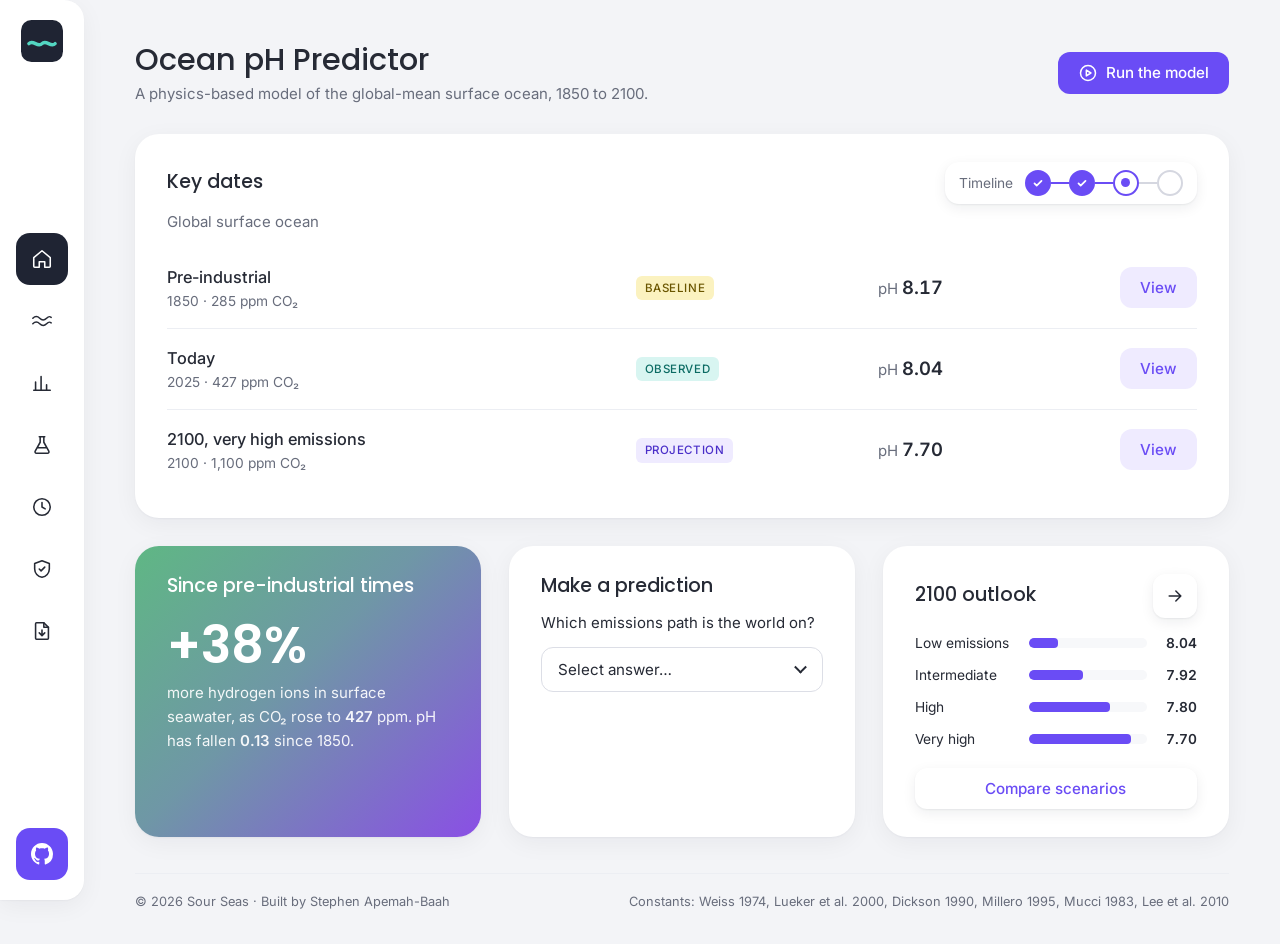
==== commit 083d78ab: "Add timeline page that scrolls through milestone years from 1850 to 2100" ====
--- a/index.html
+++ b/index.html
@@ -44,6 +44,7 @@
     <a href="explore.html" data-sec="explore" aria-label="Explorer" title="Explorer"><svg viewBox="0 0 24 24"><path d="M2 9c2.5-2.5 5-2.5 7.5 0s5 2.5 7.5 0 3.5-2 5-1"/><path d="M2 15c2.5-2.5 5-2.5 7.5 0s5 2.5 7.5 0 3.5-2 5-1"/></svg></a>
     <a href="scenarios.html" data-sec="scenarios" aria-label="Scenarios" title="Scenarios"><svg viewBox="0 0 24 24"><path d="M5 20V11M11 20V5M17 20v-6M3 20h18"/></svg></a>
     <a href="chemistry.html" data-sec="chemistry" aria-label="Chemistry" title="Chemistry"><svg viewBox="0 0 24 24"><path d="M9 3h6M10 3v6L4.6 18.6A1.6 1.6 0 0 0 6 21h12a1.6 1.6 0 0 0 1.4-2.4L14 9V3M7 15h10"/></svg></a>
+    <a href="timeline.html" data-sec="timeline" aria-label="Timeline" title="Timeline"><svg viewBox="0 0 24 24"><circle cx="12" cy="12" r="9"/><path d="M12 7v5l3.5 2"/></svg></a>
     <a href="methods.html#limits" data-sec="limits" aria-label="Methods" title="Methods"><svg viewBox="0 0 24 24"><path d="M12 3l8 3v6c0 4.5-3.4 8.2-8 9-4.6-.8-8-4.5-8-9V6z"/><path d="M9 12l2 2 4-4"/></svg></a>
     <a href="methods.html#get" data-sec="get" aria-label="Download" title="Download"><svg viewBox="0 0 24 24"><path d="M14 3H6a1 1 0 0 0-1 1v16a1 1 0 0 0 1 1h12a1 1 0 0 0 1-1V8z"/><path d="M14 3v5h5M12 11v6M9 14l3 3 3-3"/></svg></a>
   </nav>
--- a/styles.css
+++ b/styles.css
@@ -261,6 +261,30 @@
 .step-card h3 { font-size: 1.05rem; margin-bottom: 6px; }
 .step-card p { margin: 0; color: var(--muted); font-size: .92rem; }
 
+/* ---------- timeline ---------- */
+.tl-stage { display: grid; grid-template-columns: minmax(0, 1fr) minmax(0, 1fr); gap: 28px; align-items: start; }
+.tl-readout { position: sticky; top: 24px; }
+.tl-year-row { display: flex; justify-content: space-between; align-items: center; gap: 12px; }
+.tl-year { font: 600 2.6rem/1.1 var(--display); font-variant-numeric: tabular-nums; }
+.tl-track { height: 8px; border-radius: 4px; background: var(--surface); overflow: hidden; margin: 14px 0 20px; }
+.tl-track i { display: block; height: 100%; border-radius: 4px; background: var(--purple); transition: width .3s; }
+.tl-readout .stats { grid-template-columns: repeat(2, 1fr); margin-bottom: 0; }
+.tl-list { list-style: none; margin: 0; padding: 0; display: grid; gap: 28px; }
+.tl-item { min-height: 46vh; border: 2px solid transparent; transition: border-color .2s; cursor: pointer; }
+.tl-item.now { border-color: var(--purple); }
+.tl-item .card-head h2 { font-size: 1.6rem; }
+@media (max-width: 860px) {
+  .tl-stage { grid-template-columns: 1fr; gap: 20px; }
+  .tl-readout { top: 72px; z-index: 5; padding: 16px 18px; }
+  .tl-year { font-size: 1.8rem; }
+  .tl-track { margin: 10px 0 12px; }
+  .tl-readout .stats { grid-template-columns: repeat(4, 1fr); gap: 6px; }
+  .tl-readout .stat { padding: 8px 10px; }
+  .tl-readout .stat .k { min-height: 0; font-size: .68rem; }
+  .tl-readout .stat .u, .tl-readout .note { display: none; }
+  .tl-item { min-height: 36vh; }
+}
+
 /* ---------- limits ---------- */
 #limits .card-head h2 { font-size: 1.08rem; }
 /* sensor-detection calculator */
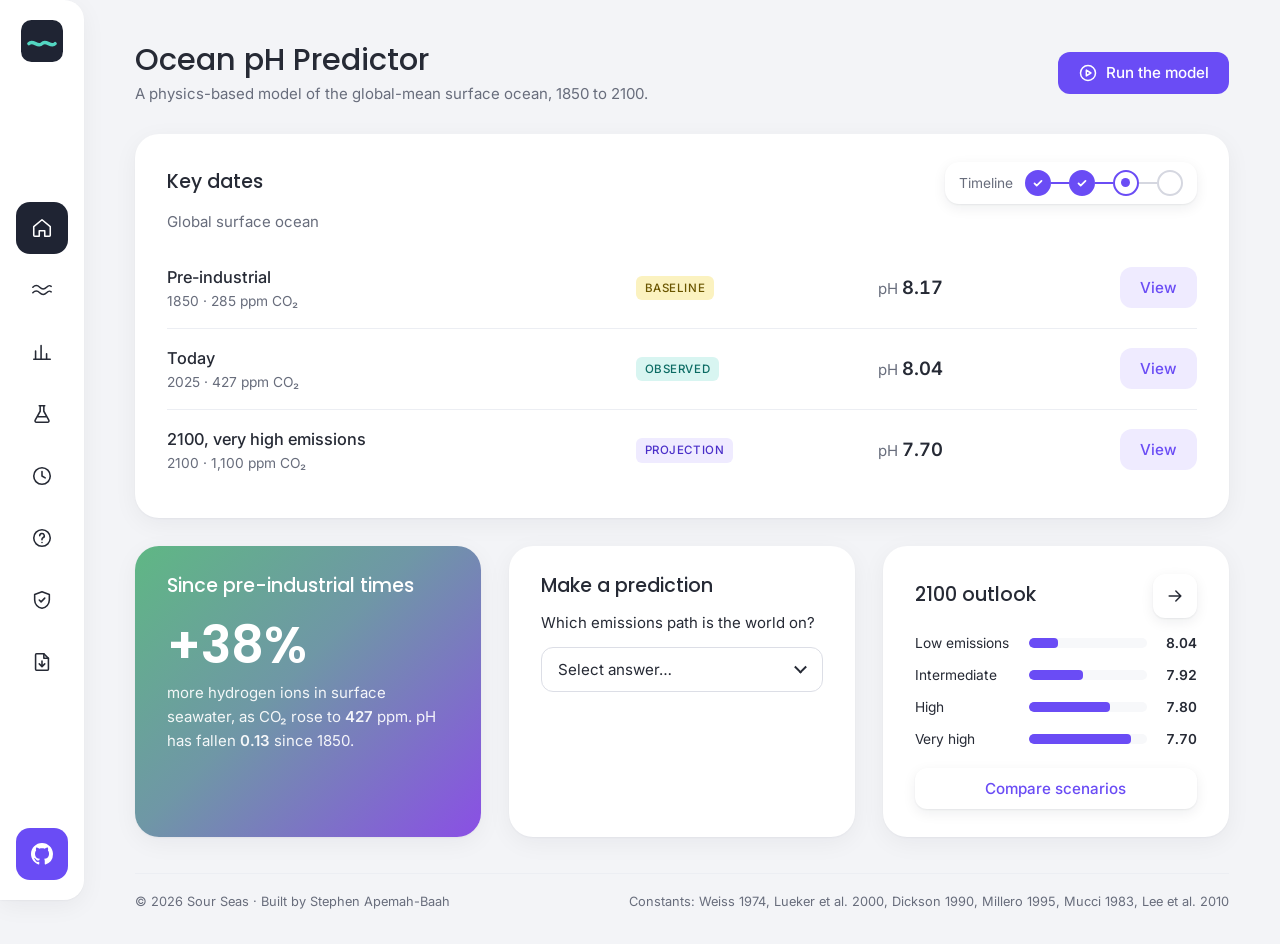
==== commit 0ad6e215: "Add a quiz page that checks guesses against the model computed live" ====
--- a/index.html
+++ b/index.html
@@ -45,6 +45,7 @@
     <a href="scenarios.html" data-sec="scenarios" aria-label="Scenarios" title="Scenarios"><svg viewBox="0 0 24 24"><path d="M5 20V11M11 20V5M17 20v-6M3 20h18"/></svg></a>
     <a href="chemistry.html" data-sec="chemistry" aria-label="Chemistry" title="Chemistry"><svg viewBox="0 0 24 24"><path d="M9 3h6M10 3v6L4.6 18.6A1.6 1.6 0 0 0 6 21h12a1.6 1.6 0 0 0 1.4-2.4L14 9V3M7 15h10"/></svg></a>
     <a href="timeline.html" data-sec="timeline" aria-label="Timeline" title="Timeline"><svg viewBox="0 0 24 24"><circle cx="12" cy="12" r="9"/><path d="M12 7v5l3.5 2"/></svg></a>
+    <a href="quiz.html" data-sec="quiz" aria-label="Quiz" title="Quiz"><svg viewBox="0 0 24 24"><circle cx="12" cy="12" r="9"/><path d="M9.5 9.5a2.5 2.5 0 1 1 3.5 2.3c-.6.3-1 .9-1 1.6v.6M12 17h.01"/></svg></a>
     <a href="methods.html#limits" data-sec="limits" aria-label="Methods" title="Methods"><svg viewBox="0 0 24 24"><path d="M12 3l8 3v6c0 4.5-3.4 8.2-8 9-4.6-.8-8-4.5-8-9V6z"/><path d="M9 12l2 2 4-4"/></svg></a>
     <a href="methods.html#get" data-sec="get" aria-label="Download" title="Download"><svg viewBox="0 0 24 24"><path d="M14 3H6a1 1 0 0 0-1 1v16a1 1 0 0 0 1 1h12a1 1 0 0 0 1-1V8z"/><path d="M14 3v5h5M12 11v6M9 14l3 3 3-3"/></svg></a>
   </nav>
--- a/styles.css
+++ b/styles.css
@@ -82,7 +82,7 @@
   .rail-nav svg, .rail-gh svg { width: 19px; height: 19px; }
   main { margin-left: 0; padding-top: 24px; }
 }
-@media (max-width: 380px) { .rail-nav a, .rail-gh { width: 36px; } .rail { padding: 0 8px; gap: 4px; } }
+@media (max-width: 380px) { .rail-nav a, .rail-gh { width: 32px; } .rail { padding: 0 8px; gap: 4px; } }
 
 /* ---------- page head ---------- */
 .page-head { display: flex; justify-content: space-between; align-items: center; gap: 16px; flex-wrap: wrap; margin-bottom: 28px; }
@@ -300,3 +300,7 @@
 footer { margin-top: 36px; padding-top: 18px; border-top: 1px solid var(--line); display: flex; justify-content: space-between; gap: 12px; flex-wrap: wrap; color: var(--muted); font-size: .8rem; }
 
 @media (prefers-reduced-motion: reduce) { html { scroll-behavior: auto; } * { transition: none !important; } }
+/* ---------- quiz ---------- */
+.qz-stage { margin-top: 0; }
+.qz-steps { grid-template-columns: 1fr; }
+.qz-stats { margin: 0 0 18px; }
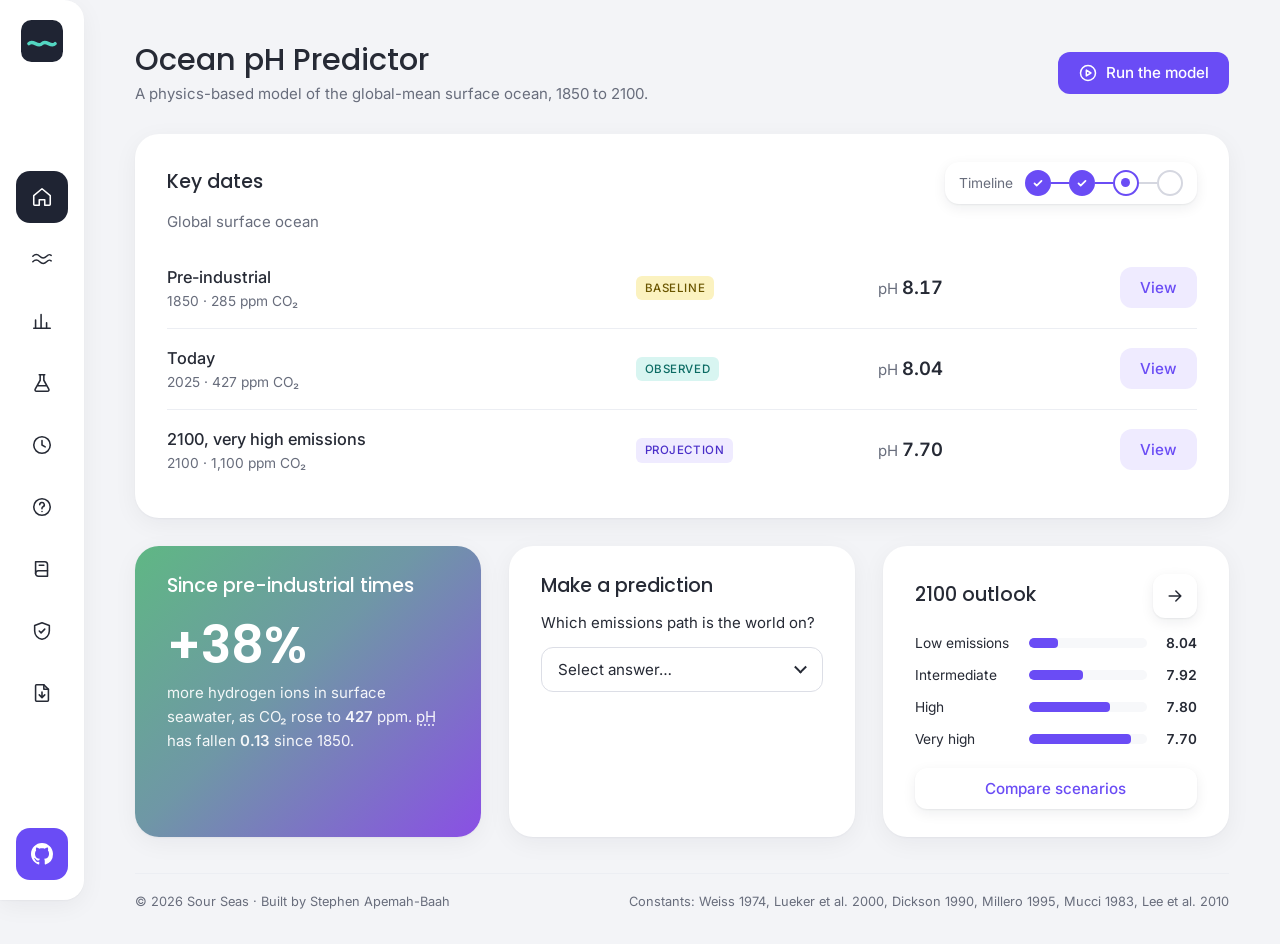
==== commit 8c4152bb: "Add glossary page with term links from each page" ====
--- a/index.html
+++ b/index.html
@@ -46,6 +46,7 @@
     <a href="chemistry.html" data-sec="chemistry" aria-label="Chemistry" title="Chemistry"><svg viewBox="0 0 24 24"><path d="M9 3h6M10 3v6L4.6 18.6A1.6 1.6 0 0 0 6 21h12a1.6 1.6 0 0 0 1.4-2.4L14 9V3M7 15h10"/></svg></a>
     <a href="timeline.html" data-sec="timeline" aria-label="Timeline" title="Timeline"><svg viewBox="0 0 24 24"><circle cx="12" cy="12" r="9"/><path d="M12 7v5l3.5 2"/></svg></a>
     <a href="quiz.html" data-sec="quiz" aria-label="Quiz" title="Quiz"><svg viewBox="0 0 24 24"><circle cx="12" cy="12" r="9"/><path d="M9.5 9.5a2.5 2.5 0 1 1 3.5 2.3c-.6.3-1 .9-1 1.6v.6M12 17h.01"/></svg></a>
+    <a href="glossary.html" data-sec="glossary" aria-label="Glossary" title="Glossary"><svg viewBox="0 0 24 24"><path d="M5 4h10a3 3 0 0 1 3 3v13H8a3 3 0 0 1-3-3z"/><path d="M5 17a3 3 0 0 1 3-3h10M9 8h5"/></svg></a>
     <a href="methods.html#limits" data-sec="limits" aria-label="Methods" title="Methods"><svg viewBox="0 0 24 24"><path d="M12 3l8 3v6c0 4.5-3.4 8.2-8 9-4.6-.8-8-4.5-8-9V6z"/><path d="M9 12l2 2 4-4"/></svg></a>
     <a href="methods.html#get" data-sec="get" aria-label="Download" title="Download"><svg viewBox="0 0 24 24"><path d="M14 3H6a1 1 0 0 0-1 1v16a1 1 0 0 0 1 1h12a1 1 0 0 0 1-1V8z"/><path d="M14 3v5h5M12 11v6M9 14l3 3 3-3"/></svg></a>
   </nav>
@@ -107,7 +108,7 @@
       <div class="card highlight">
         <h2>Since pre-industrial times</h2>
         <div class="big" id="hlAcid">+38%</div>
-        <p>more hydrogen ions in surface seawater, as CO₂ rose to <b id="hlCo2">427</b> ppm. pH has fallen <b id="hlDrop">0.13</b> since 1850.</p>
+        <p>more hydrogen ions in surface seawater, as CO₂ rose to <b id="hlCo2">427</b> ppm. <a class="term" href="glossary.html#ph">pH</a> has fallen <b id="hlDrop">0.13</b> since 1850.</p>
       </div>
 
       <div class="card">
--- a/styles.css
+++ b/styles.css
@@ -304,3 +304,16 @@
 .qz-stage { margin-top: 0; }
 .qz-steps { grid-template-columns: 1fr; }
 .qz-stats { margin: 0 0 18px; }
+
+/* glossary */
+a.term { text-decoration: underline dotted; text-underline-offset: 3px; }
+a.term:hover { text-decoration-style: solid; }
+dd a.term { color: var(--purple-text); white-space: nowrap; }
+.gloss-find { display: grid; gap: 6px; max-width: 320px; margin-top: 14px; font-size: .86rem; font-weight: 500; }
+.gloss-find input { font: inherit; font-weight: 400; color: var(--ink); background: var(--surface); border: 1px solid var(--line); border-radius: 12px; padding: 9px 12px; }
+.gloss { margin: 14px 0 0; }
+.gloss-item { padding: 16px 12px; margin: 0 -12px; border-radius: 12px; scroll-margin-top: 24px; }
+.gloss-item + .gloss-item { border-top: 1px solid var(--line); }
+.gloss-item.target { background: var(--purple-soft); border-top-color: transparent; }
+.gloss dt { font-weight: 600; font-size: 1.02rem; display: flex; align-items: center; gap: 10px; flex-wrap: wrap; }
+.gloss dd { margin: 6px 0 0; max-width: 760px; font-size: .94rem; }
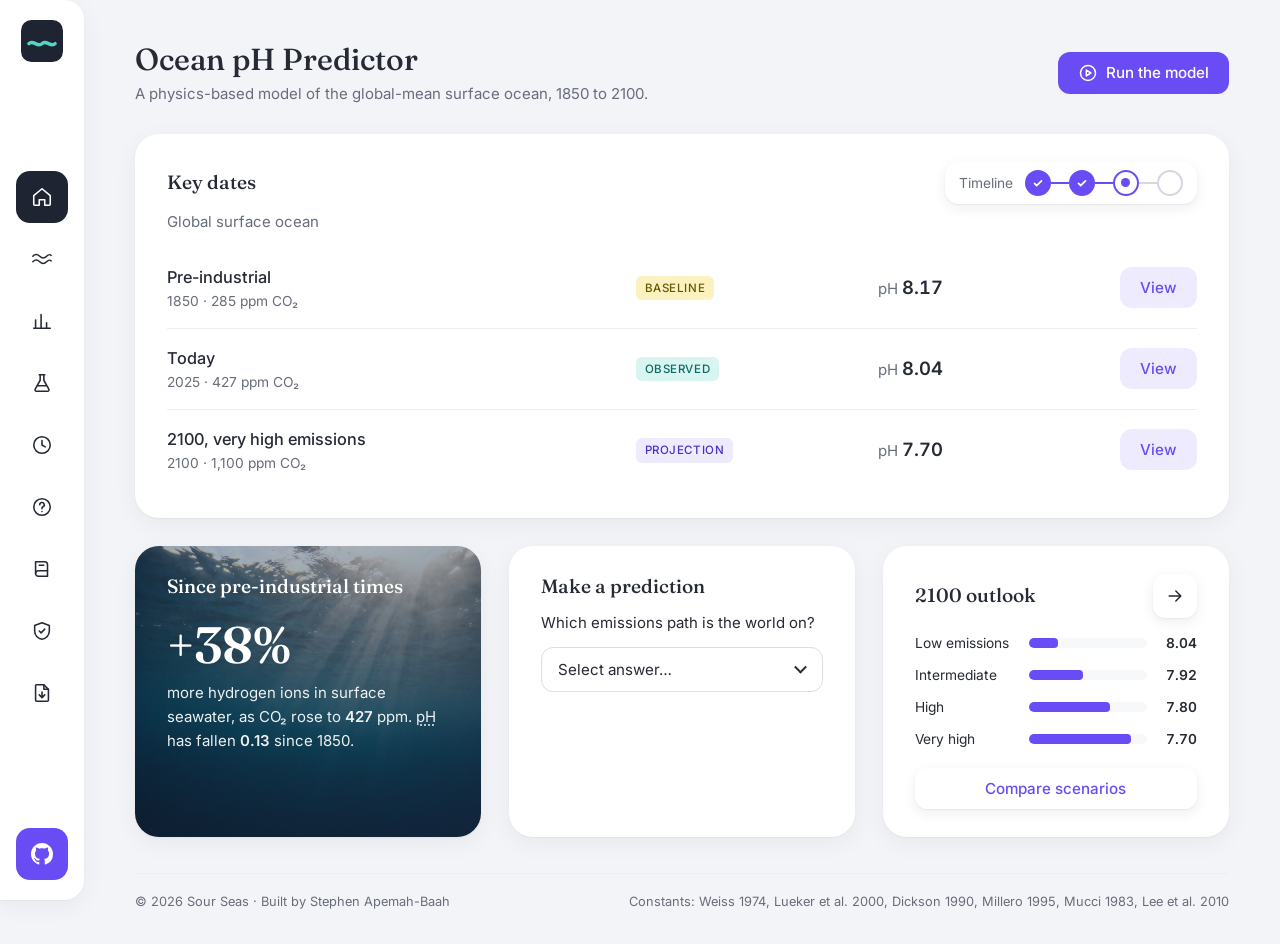
==== commit 99551521: "Switch headings to Fraunces, use a Higgsfield-generated shell photo in the tank simulation and an un" ====
--- a/index.html
+++ b/index.html
@@ -28,7 +28,7 @@
 </script>
 <link rel="preconnect" href="https://fonts.googleapis.com">
 <link rel="preconnect" href="https://fonts.gstatic.com" crossorigin>
-<link href="https://fonts.googleapis.com/css2?family=Inter:wght@400;500;600&family=Poppins:wght@500;600&family=JetBrains+Mono:wght@400&display=swap" rel="stylesheet">
+<link href="https://fonts.googleapis.com/css2?family=Inter:wght@400;500;600&family=Fraunces:opsz,wght@9..144,500;9..144,600&family=JetBrains+Mono:wght@400&display=swap" rel="stylesheet">
 <link rel="stylesheet" href="styles.css">
 </head>
 <body>
--- a/styles.css
+++ b/styles.css
@@ -15,7 +15,7 @@
   --shadow: 0 1px 2px rgba(16, 24, 40, .04), 0 6px 24px rgba(16, 24, 40, .05);
   --radius: 24px;
   --sans: "Inter", system-ui, -apple-system, "Segoe UI", sans-serif;
-  --display: "Poppins", var(--sans);
+  --display: "Fraunces", Georgia, serif;
   --mono: "JetBrains Mono", ui-monospace, monospace;
   --lift: 0 1px 2px rgba(16,24,40,.06), 0 4px 14px rgba(16,24,40,.07);
   --field-line: #dcdee6; --track: #e3e5ec; --tick: #d5d7e0; --axis-mid: #b2b6c4;
@@ -155,7 +155,7 @@
 }
 
 /* ---------- overview cards ---------- */
-.highlight { background: var(--gradient); color: #fff; }
+.highlight { background: linear-gradient(160deg, rgba(14,40,62,.25) 0%, rgba(20,34,60,.78) 100%), url(assets/ocean.webp) center 30% / cover, var(--dark); color: #fff; }
 .highlight h2 { font-size: 1.2rem; }
 .highlight .big { font-family: var(--display); font-weight: 600; font-size: 3.2rem; line-height: 1.1; margin: 18px 0 8px; font-variant-numeric: tabular-nums; }
 .highlight p { margin: 0; color: rgba(255,255,255,.92); }
@@ -194,6 +194,7 @@
 .stat .k { font-size: .74rem; color: var(--muted); line-height: 1.3; min-height: 2.6em; }
 .stat .v { font: 600 1.45rem var(--display); font-variant-numeric: tabular-nums; }
 .stat .u { font-size: .72rem; color: var(--muted); }
+.changed { margin: -10px 0 22px; font-size: .9rem; min-height: 3.2em; }
 
 .chart-block + .chart-block { margin-top: 18px; }
 .chart-title { display: flex; justify-content: space-between; align-items: baseline; gap: 10px; flex-wrap: wrap; margin-bottom: 6px; }
@@ -203,6 +204,7 @@
 .sw.band { background: rgba(106,76,245,.2); }
 .sw.ghost { background: var(--chart-ghost); height: 2px; margin-left: 8px; }
 .sw.ref { height: 0; border-top: 2px dashed #e5484d; }
+.btn.png-btn { margin-left: 6px; padding: 4px 10px; font-size: .76rem; border-radius: 8px; }
 .chart { width: 100%; height: 250px; display: block; touch-action: pan-y; cursor: ew-resize; border-radius: 14px; background: var(--surface); }
 .chart.short { height: 180px; }
 .chart.tall { height: 340px; }
@@ -317,3 +319,55 @@
 .gloss-item.target { background: var(--purple-soft); border-top-color: transparent; }
 .gloss dt { font-weight: 600; font-size: 1.02rem; display: flex; align-items: center; gap: 10px; flex-wrap: wrap; }
 .gloss dd { margin: 6px 0 0; max-width: 760px; font-size: .94rem; }
+
+/* ---------- print ---------- */
+/* Paper is always light: restate the light palette so a dark-mode screen still prints dark ink on white. */
+@media print {
+  :root {
+    --canvas: #fff; --card: #fff; --ink: #262a35; --muted: #686d7c; --line: #eceef3; --surface: #f7f8fa;
+    --dark: #1f2433; --purple-soft: #efebff; --purple-text: #6a4cf5; --shadow: none; --lift: none;
+    --field-line: #dcdee6; --track: #e3e5ec; --tick: #d5d7e0; --axis-mid: #b2b6c4;
+    --badge-bg: #fbf2c0; --badge-ink: #6b5600; --teal-bg: #d8f5f1; --teal-ink: #0b6b63; --purple-ink: #4a2fc9;
+    --chart-grid: #e4e6ec; --chart-text: #686d7c; --chart-ghost: #c9ccd6; --chart-split: #d5d8e2; --chart-split-text: #686d7c;
+    --chart-cursor: rgba(31,36,51,.25); --chart-dot: #fff; --chart-tag: #1f2433;
+    color-scheme: light;
+  }
+  @page { margin: 14mm; }
+  /* Keep bars, badges and chart backgrounds, which browsers drop from print by default. */
+  * { -webkit-print-color-adjust: exact; print-color-adjust: exact; }
+  body { font-size: 11pt; }
+
+  /* Navigation and controls do nothing on paper. */
+  .rail, .skip, .btn, .icon-btn, .scrub, .gloss-find, .no-print, input[type=range] { display: none !important; }
+  /* Segmented pickers shrink to a label for the option that is switched on. */
+  .seg { padding: 0; background: none; }
+  .seg button:not(.on) { display: none; }
+  .seg button.on { padding: 4px 12px; }
+  .select-wrap::after { display: none; }
+
+  main { margin: 0; padding: 0; max-width: none; }
+  .page-head { margin-bottom: 16px; }
+  .card { border: 1px solid var(--field-line); padding: 18px 20px; border-radius: 14px; }
+  .card + .card, .card + .grid3, .grid3 + .card, main > section + section { margin-top: 16px; }
+  .grid3, .tl-list { gap: 16px; }
+  .card, .stat, .row, .chart-block, .tank-wrap, .sp, .react-steps li, .gloss-item, .data-table tr { break-inside: avoid; }
+  h1, h2, h3, .card-head, .chart-title { break-after: avoid; }
+
+  /* Charts keep the shape they were drawn at instead of stretching to the page. */
+  .chart, .chart.short, .chart.tall { height: auto; }
+  .tank-wrap { max-width: 300px; margin: 0 auto; }
+  #tank { object-fit: cover; }
+
+  /* An open data table prints in full with its header repeated on each page; a closed one is left out. */
+  .data-table:not([open]), .data-table summary { display: none; }
+  .table-wrap { max-height: none; overflow: visible; background: none; }
+  .data-table thead { display: table-header-group; }
+  .data-table thead th { position: static; }
+  .data-table th, .data-table td { padding: 4px 10px; }
+
+  .tl-readout { position: static; }
+  .tl-item { min-height: 0; }
+  .code { white-space: pre-wrap; overflow: visible; }
+  a.term { text-decoration: none; }
+  footer { margin-top: 20px; }
+}
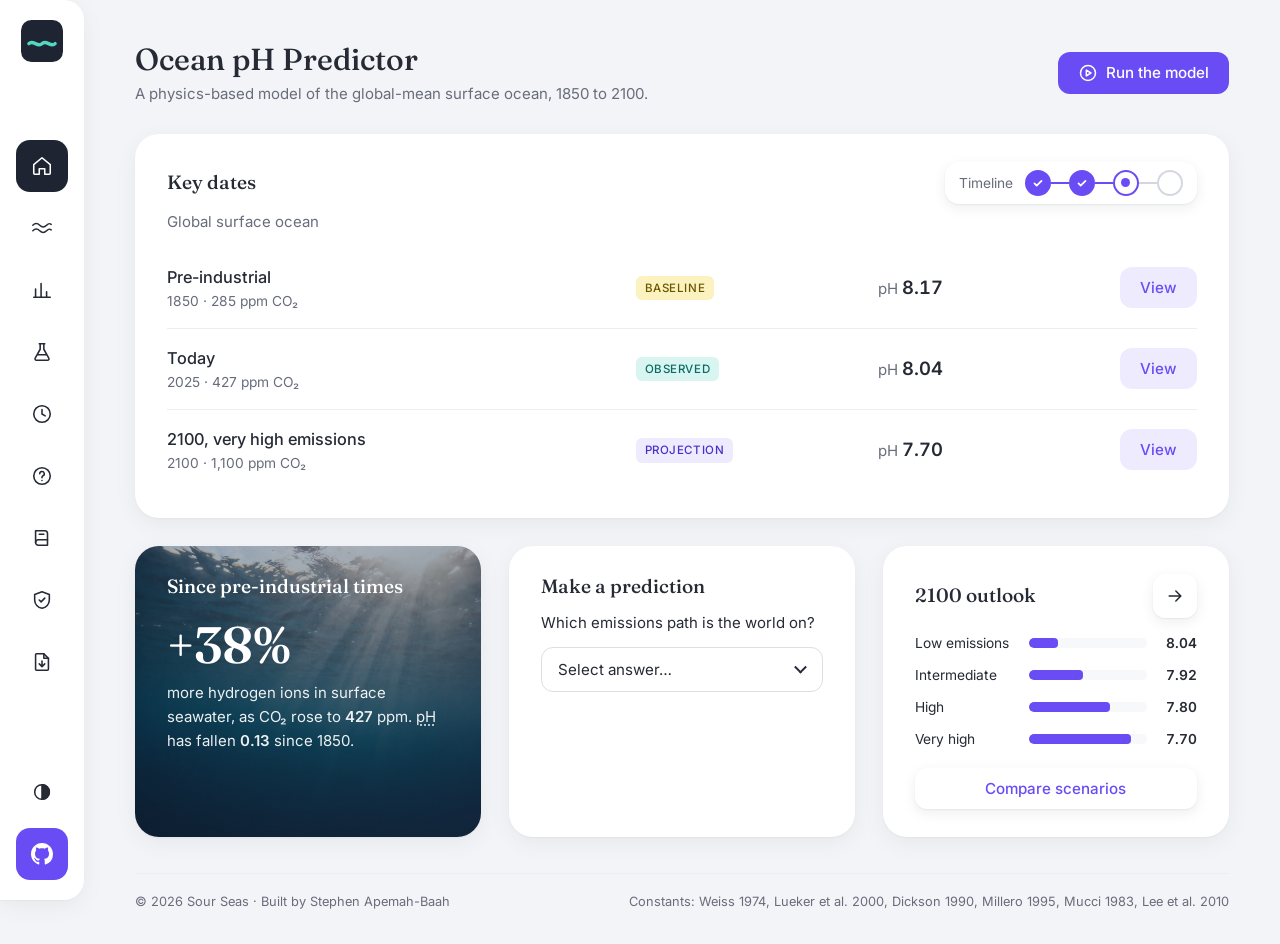
==== commit 92f5bb30: "Add a light / dark theme switch to the side rail, and stop the phone top bar overflowing the screen" ====
--- a/index.html
+++ b/index.html
@@ -18,6 +18,7 @@
 <meta name="twitter:description" content="An interactive physics-based model of surface-ocean pH and aragonite saturation under rising atmospheric CO₂, projected to 2100.">
 <meta name="theme-color" content="#6a4cf5">
 <meta name="color-scheme" content="light dark">
+<script>try { var t = localStorage.getItem('sour-seas-theme'); if (t === 'light' || t === 'dark') document.documentElement.dataset.theme = t; } catch (e) {}</script>
 <link rel="icon" href="data:image/svg+xml,%3Csvg xmlns='http://www.w3.org/2000/svg' viewBox='0 0 32 32'%3E%3Crect width='32' height='32' rx='8' fill='%231f2433'/%3E%3Cpath d='M6 18c3.3-3.3 6.7 3.3 10 0s6.7 3.3 10 0' stroke='%2353d6c2' stroke-width='2.6' fill='none' stroke-linecap='round'/%3E%3C/svg%3E">
 <script>
   // Links from before the site had pages: send them to where that content lives now.
--- a/styles.css
+++ b/styles.css
@@ -25,9 +25,9 @@
   --chart-cursor: rgba(31,36,51,.25); --chart-dot: #fff; --chart-tag: #1f2433;
   color-scheme: light;
 }
-/* Dark mode follows the system setting. */
+/* Dark mode follows the system setting, unless the rail's theme switch has picked light or dark. */
 @media (prefers-color-scheme: dark) {
-  :root {
+  :root:not([data-theme="light"]) {
     --canvas: #12151c; --card: #1c202b; --ink: #e6e8ee; --muted: #9aa0ad; --line: #2a2f3c; --surface: #242936;
     --dark: #323a4f; --purple-soft: #2c2650; --purple-text: #a693ff;
     --shadow: 0 1px 2px rgba(0, 0, 0, .3), 0 6px 24px rgba(0, 0, 0, .25);
@@ -38,6 +38,17 @@
     --chart-cursor: rgba(230,232,238,.25); --chart-dot: #1c202b; --chart-tag: #3a4258;
     color-scheme: dark;
   }
+}
+:root[data-theme="dark"] {
+  --canvas: #12151c; --card: #1c202b; --ink: #e6e8ee; --muted: #9aa0ad; --line: #2a2f3c; --surface: #242936;
+  --dark: #323a4f; --purple-soft: #2c2650; --purple-text: #a693ff;
+  --shadow: 0 1px 2px rgba(0, 0, 0, .3), 0 6px 24px rgba(0, 0, 0, .25);
+  --lift: 0 1px 2px rgba(0, 0, 0, .35), 0 4px 14px rgba(0, 0, 0, .3);
+  --field-line: #3a4050; --track: #343a4a; --tick: #4a5164; --axis-mid: #5a6175;
+  --badge-bg: #3d3514; --badge-ink: #f3d86b; --teal-bg: #12352f; --teal-ink: #7fdcd0; --purple-ink: #c2b4ff; --soft-hover: #383063;
+  --chart-grid: #2f3442; --chart-text: #9aa0ad; --chart-ghost: #4a5164; --chart-split: #3a4050; --chart-split-text: #8f95a8;
+  --chart-cursor: rgba(230,232,238,.25); --chart-dot: #1c202b; --chart-tag: #3a4258;
+  color-scheme: dark;
 }
 
 * { box-sizing: border-box; }
@@ -66,6 +77,9 @@
 .rail-gh { background: var(--purple); color: #fff; }
 .rail-gh:hover { background: var(--purple-dark); }
 .rail-gh svg { width: 22px; height: 22px; fill: currentColor; }
+.rail-theme { width: 52px; height: 52px; border-radius: 14px; display: grid; place-items: center; margin-bottom: 10px; border: 0; background: none; color: var(--ink); cursor: pointer; transition: background .15s; }
+.rail-theme:hover { background: var(--surface); }
+.rail-theme svg { width: 22px; height: 22px; fill: none; stroke: currentColor; stroke-width: 1.7; stroke-linecap: round; stroke-linejoin: round; }
 
 /* Skip link: first thing keyboard users reach, hidden until focused */
 .skip { position: absolute; left: 12px; top: -60px; z-index: 30; background: var(--dark); color: #fff; padding: 10px 16px; border-radius: 10px; font-weight: 500; text-decoration: none; }
@@ -77,12 +91,15 @@
 @media (max-width: 860px) {
   .rail { position: sticky; top: 0; bottom: auto; width: 100%; height: 64px; flex-direction: row; border-radius: 0 0 18px 18px; padding: 0 12px; gap: 8px; }
   .rail-logo { width: 36px; height: 36px; flex: none; }
-  .rail-nav { margin: 0 auto; flex-direction: row; gap: 2px; }
-  .rail-nav a, .rail-gh { width: 40px; height: 40px; border-radius: 11px; flex: none; }
-  .rail-nav svg, .rail-gh svg { width: 19px; height: 19px; }
+  /* The page links scroll sideways when they don't all fit, so the bar never pushes the page wider. */
+  .rail-nav { margin: 0 auto; flex-direction: row; gap: 2px; min-width: 0; overflow-x: auto; scrollbar-width: none; }
+  .rail-nav::-webkit-scrollbar { display: none; }
+  .rail-nav a, .rail-gh, .rail-theme { width: 40px; height: 40px; border-radius: 11px; flex: none; }
+  .rail-theme { margin: 0; }
+  .rail-nav svg, .rail-gh svg, .rail-theme svg { width: 19px; height: 19px; }
   main { margin-left: 0; padding-top: 24px; }
 }
-@media (max-width: 380px) { .rail-nav a, .rail-gh { width: 32px; } .rail { padding: 0 8px; gap: 4px; } }
+@media (max-width: 380px) { .rail-nav a, .rail-gh, .rail-theme { width: 32px; } .rail { padding: 0 8px; gap: 4px; } }
 
 /* ---------- page head ---------- */
 .page-head { display: flex; justify-content: space-between; align-items: center; gap: 16px; flex-wrap: wrap; margin-bottom: 28px; }
@@ -175,6 +192,8 @@
 .seg button { font: 500 .88rem var(--sans); padding: 8px 14px; border-radius: 10px; border: 0; background: transparent; color: var(--ink); cursor: pointer; }
 .seg button:hover { background: var(--surface); }
 .seg button.on { background: var(--dark); color: #fff; }
+.seg.small { padding: 3px; border-radius: 11px; }
+.seg.small button { padding: 4px 11px; font-size: .8rem; border-radius: 8px; }
 .stage { display: grid; grid-template-columns: minmax(0, .9fr) minmax(0, 1.1fr); gap: 32px; align-items: start; margin-top: 22px; }
 @media (max-width: 980px) { .stage { grid-template-columns: 1fr; } }
 .tank-wrap { position: relative; border-radius: 18px; overflow: hidden; aspect-ratio: 4 / 5; max-height: 640px; width: 100%; background: #0b2a3d; }
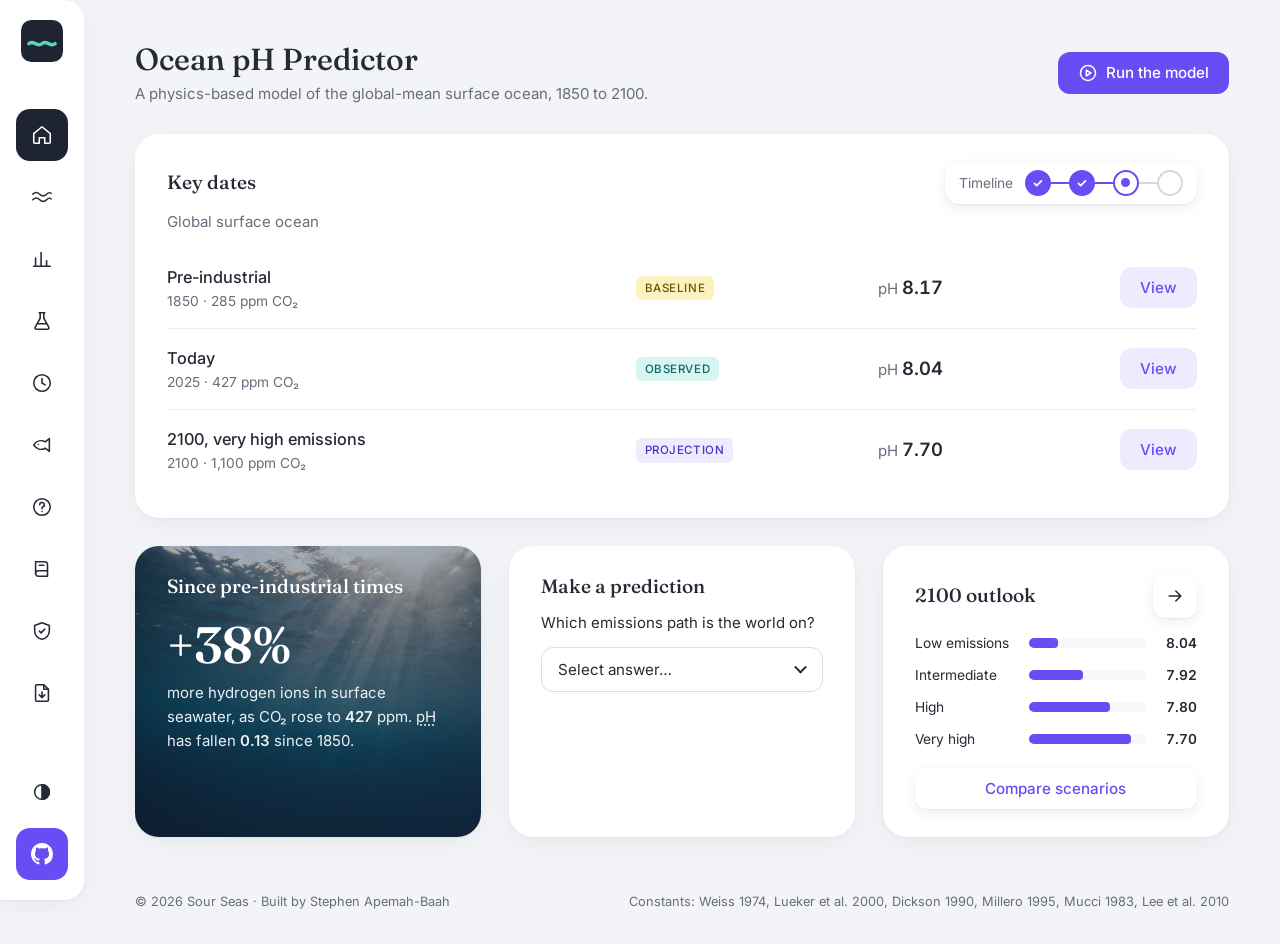
==== commit 4a9d6313: "Add a Marine life page showing which shell-builders fall below their Ω threshold, by scenario, regio" ====
--- a/index.html
+++ b/index.html
@@ -46,6 +46,7 @@
     <a href="scenarios.html" data-sec="scenarios" aria-label="Scenarios" title="Scenarios"><svg viewBox="0 0 24 24"><path d="M5 20V11M11 20V5M17 20v-6M3 20h18"/></svg></a>
     <a href="chemistry.html" data-sec="chemistry" aria-label="Chemistry" title="Chemistry"><svg viewBox="0 0 24 24"><path d="M9 3h6M10 3v6L4.6 18.6A1.6 1.6 0 0 0 6 21h12a1.6 1.6 0 0 0 1.4-2.4L14 9V3M7 15h10"/></svg></a>
     <a href="timeline.html" data-sec="timeline" aria-label="Timeline" title="Timeline"><svg viewBox="0 0 24 24"><circle cx="12" cy="12" r="9"/><path d="M12 7v5l3.5 2"/></svg></a>
+    <a href="life.html" data-sec="life" aria-label="Marine life" title="Marine life"><svg viewBox="0 0 24 24"><path d="M3 12c3-4.5 8-6 12.5-3.5L20 5v14l-4.5-3.5C11 18 6 16.5 3 12z"/><path d="M8 11.5h.01"/></svg></a>
     <a href="quiz.html" data-sec="quiz" aria-label="Quiz" title="Quiz"><svg viewBox="0 0 24 24"><circle cx="12" cy="12" r="9"/><path d="M9.5 9.5a2.5 2.5 0 1 1 3.5 2.3c-.6.3-1 .9-1 1.6v.6M12 17h.01"/></svg></a>
     <a href="glossary.html" data-sec="glossary" aria-label="Glossary" title="Glossary"><svg viewBox="0 0 24 24"><path d="M5 4h10a3 3 0 0 1 3 3v13H8a3 3 0 0 1-3-3z"/><path d="M5 17a3 3 0 0 1 3-3h10M9 8h5"/></svg></a>
     <a href="methods.html#limits" data-sec="limits" aria-label="Methods" title="Methods"><svg viewBox="0 0 24 24"><path d="M12 3l8 3v6c0 4.5-3.4 8.2-8 9-4.6-.8-8-4.5-8-9V6z"/><path d="M9 12l2 2 4-4"/></svg></a>
--- a/styles.css
+++ b/styles.css
@@ -390,3 +390,13 @@
   a.term { text-decoration: none; }
   footer { margin-top: 20px; }
 }
+
+/* ---------- marine life ---------- */
+.life-scale { position: relative; margin: 8px 0 44px; }
+.life-bar { height: 12px; border-radius: 6px; background: var(--surface); overflow: hidden; }
+.life-bar i { display: block; height: 100%; border-radius: 6px; background: var(--purple); transition: width .3s; }
+.life-tick { position: absolute; top: -4px; height: 20px; border-left: 2px dashed var(--muted); }
+.life-tick span { position: absolute; top: 24px; left: 0; transform: translateX(-50%); font-size: .72rem; color: var(--muted); white-space: nowrap; }
+#lifeCards { margin-top: 28px; }
+.life-card .card-sub { margin-bottom: 10px; }
+.life-card .life-when { font-weight: 500; margin: 0; }
